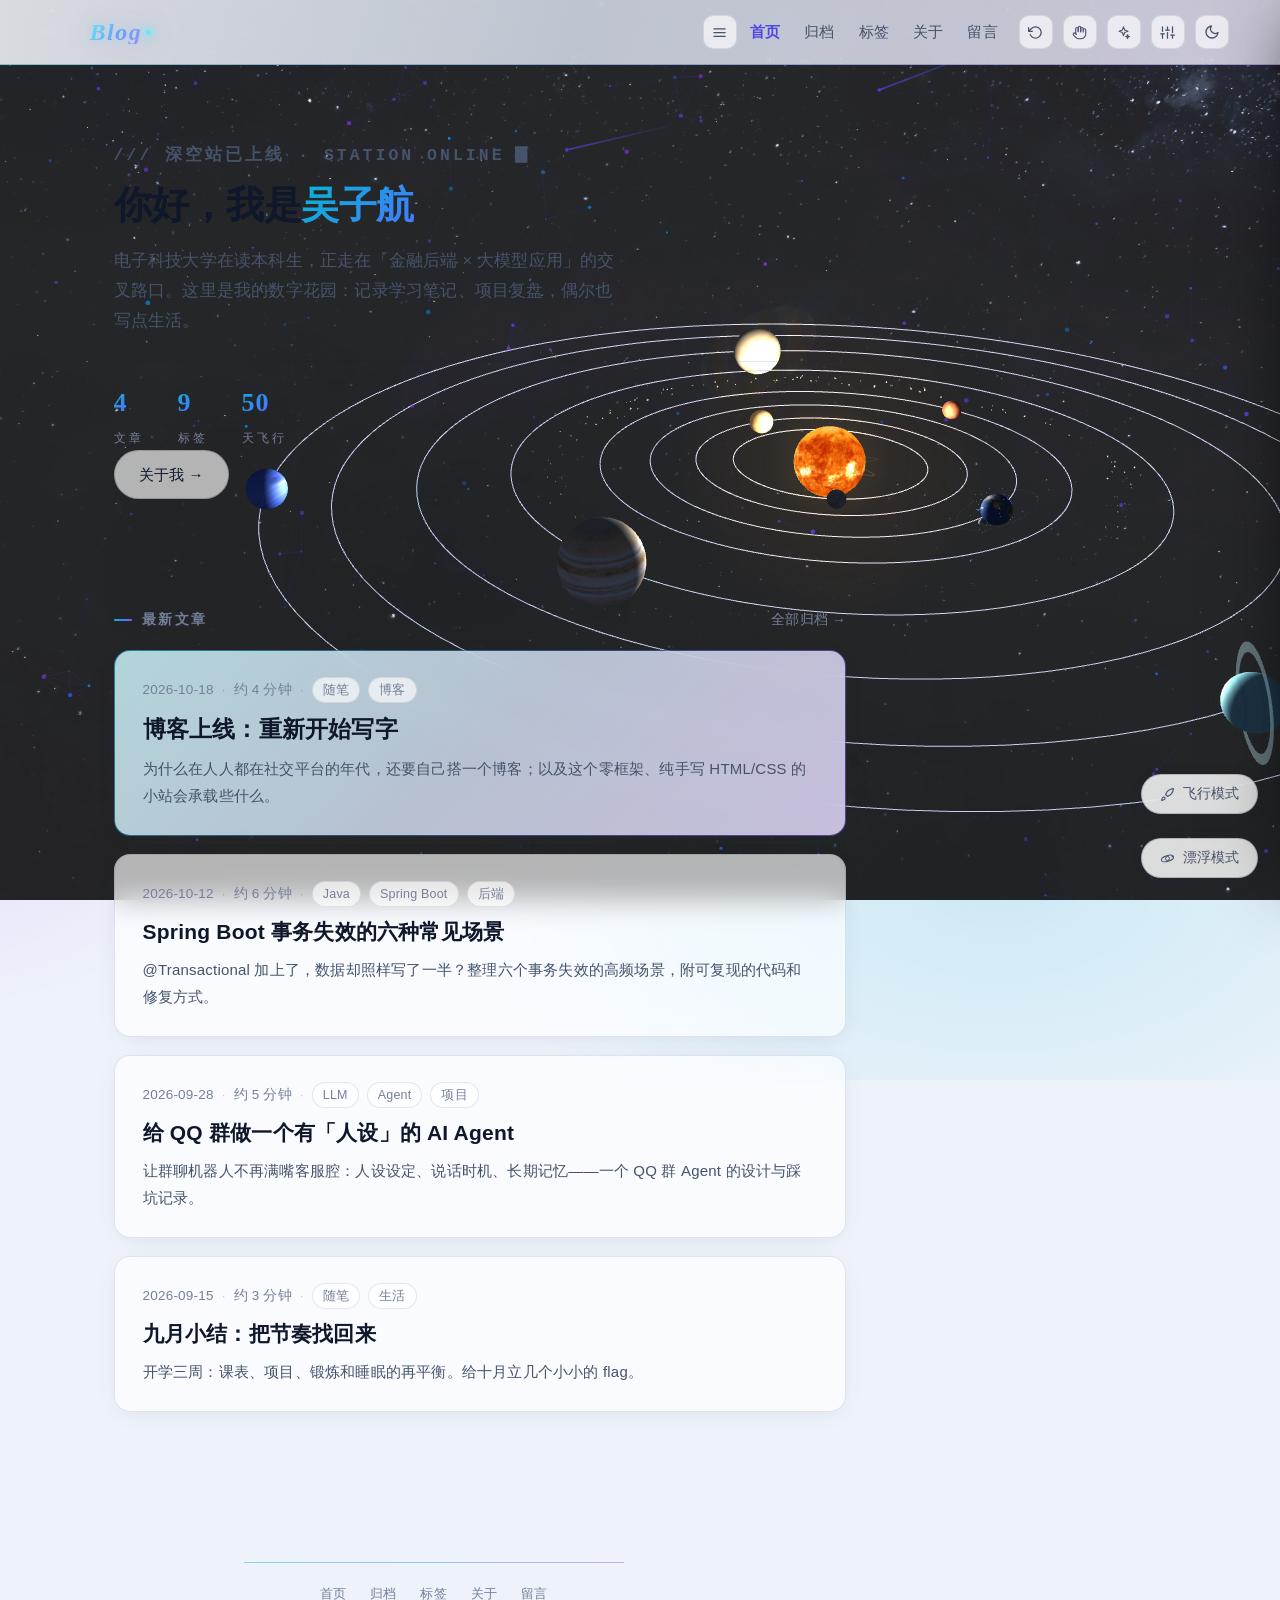
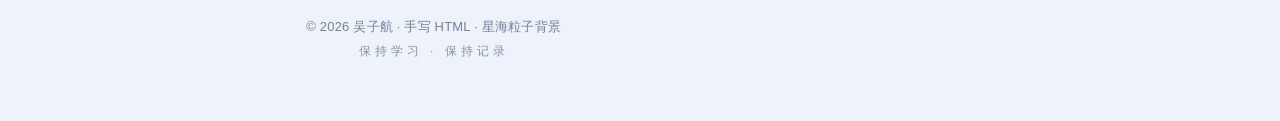
==== index.html @ 90aac1e4 "手势识别失效修复 + 推理后端切换（CPU/GPU）+ 调节台分段" ====
<!DOCTYPE html>
<html lang="zh-CN">
<head>
  <meta charset="UTF-8">
  <meta name="viewport" content="width=device-width, initial-scale=1">
  <title>吴子航的博客 — 学习笔记与项目复盘</title>
  <meta name="description" content="吴子航的个人博客：金融后端与大模型应用方向的学习笔记、项目复盘与生活随笔。">
  <meta property="og:title" content="吴子航的博客">
  <meta property="og:description" content="金融后端与大模型应用方向的学习笔记、项目复盘与生活随笔。">
  <meta property="og:type" content="website">
  <link rel="manifest" href="manifest.json">
  <meta name="theme-color" content="#3b82f6">
  <link rel="icon" type="image/svg+xml" href="favicon.svg?v=20261026">
  <script>
    (function () {
      try {
        var t = localStorage.getItem('theme');
        if (t === 'dark' || (!t && window.matchMedia('(prefers-color-scheme: dark)').matches)) {
          document.documentElement.dataset.theme = 'dark';
        }
      } catch (e) {}
    })();
  </script>
    <script type="application/ld+json">
  {
    "@context": "https://schema.org",
    "@type": "Blog",
    "name": "吴子航的博客",
    "description": "金融后端 × 大模型应用方向的学习笔记、项目复盘与 3D 太阳系引力沙盒",
    "author": {"@type": "Person", "name": "吴子航"},
    "url": "https://wuzihang-bit.github.io/blog/"
  }
  </script>
  <link rel="stylesheet" href="css/style.css?v=20261026">
</head>
<body>

  <canvas id="bg-canvas-3d" class="bg-canvas-3d" aria-hidden="true"></canvas>

  <canvas id="bg-canvas" class="bg-canvas" aria-hidden="true"></canvas>

  <header class="site-header">
    <div class="header-inner">
      <a class="site-title" href="index.html" aria-label="吴子航的博客">Blog<span class="wm-dot" aria-hidden="true"></span></a>
      <nav class="site-nav" aria-label="主导航">
        <a href="index.html" aria-current="page">首页</a>
        <a href="archive.html">归档</a>
        <a href="tags.html">标签</a>
        <a href="about.html">关于</a>
        <a href="messages.html">留言</a>
        <button id="solar-reset" class="theme-toggle" type="button" aria-label="还原太阳系" title="还原太阳系">
          <svg xmlns="http://www.w3.org/2000/svg" width="15" height="15" viewBox="0 0 24 24" fill="none" stroke="currentColor" stroke-width="2" stroke-linecap="round" stroke-linejoin="round" aria-hidden="true"><polyline points="1 4 1 10 7 10"/><path d="M3.51 15a9 9 0 1 0 2.13-9.36L1 10"/></svg>
        </button>
        <button id="theme-toggle" class="theme-toggle" type="button" aria-label="切换深浅色主题" title="切换深浅色主题">
          <svg class="icon-moon" xmlns="http://www.w3.org/2000/svg" width="16" height="16" viewBox="0 0 24 24" fill="none" stroke="currentColor" stroke-width="2" stroke-linecap="round" stroke-linejoin="round" aria-hidden="true"><path d="M21 12.79A9 9 0 1 1 11.21 3 7 7 0 0 0 21 12.79z"/></svg>
          <svg class="icon-sun" xmlns="http://www.w3.org/2000/svg" width="16" height="16" viewBox="0 0 24 24" fill="none" stroke="currentColor" stroke-width="2" stroke-linecap="round" stroke-linejoin="round" aria-hidden="true"><circle cx="12" cy="12" r="5"/><line x1="12" y1="1" x2="12" y2="3"/><line x1="12" y1="21" x2="12" y2="23"/><line x1="4.22" y1="4.22" x2="5.64" y2="5.64"/><line x1="18.36" y1="18.36" x2="19.78" y2="19.78"/><line x1="1" y1="12" x2="3" y2="12"/><line x1="21" y1="12" x2="23" y2="12"/><line x1="4.22" y1="19.78" x2="5.64" y2="18.36"/><line x1="18.36" y1="5.64" x2="19.78" y2="4.22"/></svg>
        </button>
      </nav>
    </div>
  </header>

  <main class="container">

    <section class="hero">
      <svg class="hero-orbit" viewBox="0 0 240 240" fill="none" aria-hidden="true" xmlns="http://www.w3.org/2000/svg">
        <defs>
          <linearGradient id="orbit-g" x1="0" y1="0" x2="240" y2="240" gradientUnits="userSpaceOnUse">
            <stop offset="0" stop-color="#22d3ee"/>
            <stop offset="0.5" stop-color="#3b82f6"/>
            <stop offset="1" stop-color="#8b5cf6"/>
          </linearGradient>
          <radialGradient id="orbit-p" cx="0.35" cy="0.3" r="1">
            <stop offset="0" stop-color="#60a5fa"/>
            <stop offset="1" stop-color="#1e3a8a"/>
          </radialGradient>
        </defs>
        <circle cx="120" cy="120" r="104" stroke="url(#orbit-g)" stroke-opacity="0.28" stroke-width="1"/>
        <circle cx="120" cy="120" r="76" stroke="url(#orbit-g)" stroke-opacity="0.5" stroke-width="1" stroke-dasharray="3 7"/>
        <circle cx="120" cy="120" r="44" fill="url(#orbit-p)" fill-opacity="0.85"/>
        <circle cx="120" cy="120" r="44" stroke="url(#orbit-g)" stroke-opacity="0.6" stroke-width="1"/>
        <circle cx="120" cy="16" r="3" fill="#67e8f9"/>
      </svg>
      <p class="hero-eyebrow">/// 深空站已上线 · STATION ONLINE</p>
      <h1>你好，我是<span class="grad-text">吴子航</span></h1>
      <p>电子科技大学在读本科生，正走在「金融后端 × 大模型应用」的交叉路口。这里是我的数字花园：记录学习笔记、项目复盘，偶尔也写点生活。</p>
      <div class="hero-stats" aria-label="站点统计">
        <div class="stat"><b>4</b><span>文章</span></div>
        <div class="stat"><b>9</b><span>标签</span></div>
        <div class="stat"><b id="stat-days">1</b><span>天飞行</span></div>
      </div>
      <p class="hero-more"><a class="btn-ghost" href="about.html">关于我 →</a></p>
    </section>

    <section class="content">
      <div class="section-head">
        <h2>最新文章</h2>
        <a href="archive.html">全部归档 →</a>
      </div>

      <article class="post-item">
        <div class="post-meta">
          <time datetime="2026-10-18">2026-10-18</time>
          <span class="dot">·</span>
          <span>约 4 分钟</span>
          <span class="dot">·</span>
          <a class="meta-tag" href="tags.html#tag-essay">随笔</a>
          <a class="meta-tag" href="tags.html#tag-blog">博客</a>
        </div>
        <h2><a href="posts/hello-world.html">博客上线：重新开始写字</a></h2>
        <p class="post-excerpt">为什么在人人都在社交平台的年代，还要自己搭一个博客；以及这个零框架、纯手写 HTML/CSS 的小站会承载些什么。</p>
      </article>

      <article class="post-item">
        <div class="post-meta">
          <time datetime="2026-10-12">2026-10-12</time>
          <span class="dot">·</span>
          <span>约 6 分钟</span>
          <span class="dot">·</span>
          <a class="meta-tag" href="tags.html#tag-java">Java</a>
          <a class="meta-tag" href="tags.html#tag-spring">Spring Boot</a>
          <a class="meta-tag" href="tags.html#tag-backend">后端</a>
        </div>
        <h2><a href="posts/spring-transaction.html">Spring Boot 事务失效的六种常见场景</a></h2>
        <p class="post-excerpt">@Transactional 加上了，数据却照样写了一半？整理六个事务失效的高频场景，附可复现的代码和修复方式。</p>
      </article>

      <article class="post-item">
        <div class="post-meta">
          <time datetime="2026-09-28">2026-09-28</time>
          <span class="dot">·</span>
          <span>约 5 分钟</span>
          <span class="dot">·</span>
          <a class="meta-tag" href="tags.html#tag-llm">LLM</a>
          <a class="meta-tag" href="tags.html#tag-agent">Agent</a>
          <a class="meta-tag" href="tags.html#tag-project">项目</a>
        </div>
        <h2><a href="posts/persona-agent.html">给 QQ 群做一个有「人设」的 AI Agent</a></h2>
        <p class="post-excerpt">让群聊机器人不再满嘴客服腔：人设设定、说话时机、长期记忆——一个 QQ 群 Agent 的设计与踩坑记录。</p>
      </article>

      <article class="post-item">
        <div class="post-meta">
          <time datetime="2026-09-15">2026-09-15</time>
          <span class="dot">·</span>
          <span>约 3 分钟</span>
          <span class="dot">·</span>
          <a class="meta-tag" href="tags.html#tag-essay">随笔</a>
          <a class="meta-tag" href="tags.html#tag-life">生活</a>
        </div>
        <h2><a href="posts/september-notes.html">九月小结：把节奏找回来</a></h2>
        <p class="post-excerpt">开学三周：课表、项目、锻炼和睡眠的再平衡。给十月立几个小小的 flag。</p>
      </article>

    </section>

  </main>

  <button id="float-toggle" class="float-toggle" type="button" aria-pressed="false" title="让文章像星体一样漂浮">
    <svg width="15" height="15" viewBox="0 0 24 24" fill="none" stroke="currentColor" stroke-width="1.6" aria-hidden="true">
      <circle cx="12" cy="12" r="3.2"/>
      <ellipse cx="12" cy="12" rx="10" ry="4.5" transform="rotate(-18 12 12)"/>
      <circle cx="20" cy="8.6" r="1.4" fill="currentColor" stroke="none"/>
    </svg>
    <span>漂浮模式</span>
  </button>

  <footer class="site-footer">
    <div class="container">
      <nav class="footer-nav" aria-label="页脚导航">
        <a href="index.html">首页</a>
        <a href="archive.html">归档</a>
        <a href="tags.html">标签</a>
        <a href="about.html">关于</a>
        <a href="messages.html">留言</a>
      </nav>
      <p>© 2026 吴子航 · 手写 HTML · 星海粒子背景</p>
      <p class="footer-motto">保持学习 · 保持记录</p>
    </div>
  </footer>

  <script src="lib/three.min.js?v=20261026"></script>
  <script src="js/background.js?v=20261026a"></script>
  <script src="js/solar3d.js?v=20261026a"></script>
  <script src="js/copilot.js?v=20261026"></script>
  <script src="js/planet-info.js?v=20261026"></script>
  <script src="js/gesture.js?v=20261026f"></script>
  <script src="js/tune-panel.js?v=20261026f"></script>
  <script src="js/main.js?v=20261026"></script>
  <script src="js/float-mode.js?v=20261026"></script>
</body>
</html>
---- css/style.css ----
/* ==========================================================================
   吴子航的博客 · 全站样式 v2「深空」
   --------------------------------------------------------------------------
   - 星海粒子背景：js/background.js 绘制，body 上的极光渐变垫底
   - 玻璃拟态卡片、渐变强调色、暗色代码块
   - 所有颜色集中在 :root 变量；换主题色改 --grad 一处即可
   ========================================================================== */

:root {
  color-scheme: light;
  --bg: #eef3fb;
  --bg-glass: rgba(255, 255, 255, 0.66);
  --bg-glass-strong: rgba(255, 255, 255, 0.84);
  --bg-inline-code: rgba(79, 70, 229, 0.09);
  --text: #0f172a;
  --text-secondary: #45536b;
  --text-tertiary: #74809a;
  --border: rgba(15, 23, 42, 0.10);
  --border-strong: rgba(15, 23, 42, 0.20);
  --accent: #4f46e5;
  --accent-hover: #3730a3;
  --grad: linear-gradient(135deg, #06b6d4 0%, #3b82f6 50%, #8b5cf6 100%);
  --shadow-card: 0 4px 24px -8px rgba(30, 41, 89, 0.14);
  --shadow-card-hover: 0 16px 44px -12px rgba(59, 130, 246, 0.32);
  --code-bg: #0b1120;
  --code-border: rgba(148, 163, 184, 0.16);
  --tok-plain: #dbe7ff;
  --tok-k: #f472b6;
  --tok-s: #6ee7b7;
  --tok-c: #7d8aa5;
  --tok-n: #fbbf24;
  --aur1: rgba(59, 130, 246, 0.16);
  --aur2: rgba(6, 182, 212, 0.14);
  --aur3: rgba(139, 92, 246, 0.14);
  --aur4: rgba(14, 165, 233, 0.12);
  --aur5: rgba(168, 85, 247, 0.10);
}

[data-theme="dark"] {
  color-scheme: dark;
  --bg: #050914;
  --bg-glass: rgba(13, 20, 38, 0.55);
  --bg-glass-strong: rgba(12, 18, 34, 0.80);
  --bg-inline-code: rgba(125, 211, 252, 0.10);
  --text: #e6edf8;
  --text-secondary: #97a3ba;
  --text-tertiary: #64708a;
  --border: rgba(148, 163, 184, 0.14);
  --border-strong: rgba(148, 163, 184, 0.30);
  --accent: #7dd3fc;
  --accent-hover: #bae6fd;
  --shadow-card: 0 4px 24px -8px rgba(0, 0, 0, 0.55);
  --shadow-card-hover: 0 16px 48px -12px rgba(56, 189, 248, 0.28);
  --aur1: rgba(59, 130, 246, 0.16);
  --aur2: rgba(34, 211, 238, 0.14);
  --aur3: rgba(139, 92, 246, 0.14);
  --aur4: rgba(14, 165, 233, 0.10);
  --aur5: rgba(168, 85, 247, 0.10);
}

/* ---------- 基础 ---------- */

* {
  box-sizing: border-box;
}

html {
  background: var(--bg);
  scroll-behavior: smooth;
}

body {
  margin: 0;
  background: transparent;
  color: var(--text);
  font-family: -apple-system, BlinkMacSystemFont, "Segoe UI", "PingFang SC",
    "Hiragino Sans GB", "Microsoft YaHei", "Noto Sans CJK SC",
    "WenQuanYi Micro Hei", sans-serif;
  font-size: 17px;
  letter-spacing: 0.2px;
  line-height: 1.8;
  -webkit-font-smoothing: antialiased;
  text-rendering: optimizeLegibility;
}

/* 极光渐变（垫在星空 canvas 之下，缓慢漂移） */

body::before,
body::after {
  content: "";
  position: fixed;
  inset: -20%;
  z-index: -1;
  pointer-events: none;
  animation: auroraDrift 90s ease-in-out infinite alternate;
}

body::before {
  background:
    radial-gradient(38% 30% at 18% 12%, var(--aur1) 0%, transparent 70%),
    radial-gradient(34% 30% at 85% 20%, var(--aur3) 0%, transparent 70%),
    radial-gradient(42% 34% at 70% 85%, var(--aur2) 0%, transparent 70%);
}

body::after {
  background:
    radial-gradient(30% 26% at 40% 60%, var(--aur4) 0%, transparent 70%),
    radial-gradient(26% 22% at 10% 80%, var(--aur5) 0%, transparent 70%);
  animation-duration: 120s;
  animation-direction: alternate-reverse;
}

@keyframes auroraDrift {
  from { transform: translate3d(-3%, -2%, 0) scale(1); }
  to { transform: translate3d(3%, 2%, 0) scale(1.08); }
}

/* 星海粒子画布 */

.bg-canvas {
  position: fixed;
  inset: 0;
  z-index: 0;
  pointer-events: none;
}

/* 3D 太阳系画布（Three.js，垫在 2D 星空之下） */

.bg-canvas-3d {
  position: fixed;
  inset: 0;
  z-index: 0;
  pointer-events: none;
}

main,
.site-footer {
  position: relative;
  z-index: 1;
}

a {
  color: var(--accent);
  text-decoration: none;
}

a:hover {
  color: var(--accent-hover);
}

a:focus-visible,
button:focus-visible,
input:focus-visible,
[tabindex]:focus-visible {
  outline: 2px solid var(--accent);
  outline-offset: 2px;
  border-radius: 4px;
}

::selection {
  background: rgba(6, 182, 212, 0.25);
}

/* ---------- 拖拽防选中 ----------
   整站默认不可选中文字（防止长按拖拽行星/卡片时误选正文标题），
   仅文章正文与关于页正文保留可复制；
   任何拖拽交互期间（no-select）与飞行模式下全部强制禁选 */
body {
  -webkit-user-select: none;
  user-select: none;
}

.post-content,
.about-content {
  -webkit-user-select: text;
  user-select: text;
}

body.no-select *,
body.flight-mode * {
  -webkit-user-select: none !important;
  user-select: none !important;
}

[data-theme="dark"] ::selection {
  background: rgba(103, 232, 249, 0.30);
}

::-webkit-scrollbar {
  width: 9px;
  height: 9px;
}

::-webkit-scrollbar-track {
  background: transparent;
}

::-webkit-scrollbar-thumb {
  background: linear-gradient(180deg, #3b82f6, #8b5cf6);
  border-radius: 8px;
}

.container {
  max-width: 780px;
  margin: 0 auto;
  padding: 0 24px;
}

/* 渐变文字 */

.grad-text {
  background: var(--grad);
  background-size: 200% auto;
  -webkit-background-clip: text;
  background-clip: text;
  color: transparent;
  animation: gradFlow 9s linear infinite;
}

@keyframes gradFlow {
  to { background-position: 200% center; }
}

/* ---------- 顶部导航 ---------- */

.site-header {
  position: sticky;
  top: 0;
  z-index: 10;
  /* 颜色渐变的毛玻璃导航栏 */
  background: linear-gradient(105deg,
    rgba(247, 250, 255, 0.86) 0%,
    rgba(234, 242, 255, 0.78) 45%,
    rgba(241, 236, 255, 0.80) 100%);
  -webkit-backdrop-filter: blur(16px) saturate(150%);
  backdrop-filter: blur(16px) saturate(150%);
  border-bottom: 1px solid var(--border);
}

[data-theme="dark"] .site-header {
  background: linear-gradient(105deg,
    rgba(9, 14, 32, 0.92) 0%,
    rgba(13, 19, 44, 0.84) 48%,
    rgba(22, 17, 48, 0.88) 100%);
}

.site-header::after {
  content: "";
  position: absolute;
  left: 0;
  right: 0;
  bottom: -1px;
  height: 1px;
  background: var(--grad);
  opacity: 0.35;
}

.header-inner {
  display: flex;
  align-items: center;
  justify-content: space-between;
  max-width: none;
  /* 左端与内容列对齐，右端导航贴住右上角 */
  padding: 13px clamp(24px, 4vw, 56px) 13px clamp(24px, 7vw, 130px);
}

/* 站点字标：衬线体 Blog + 渐变 + 辉光（2026 编辑风字标趋势） */
.site-title {
  display: inline-flex;
  align-items: center;
  gap: 4px;
  font-family: Georgia, "Times New Roman", "Songti SC", SimSun, serif;
  font-size: 24px;
  font-weight: 700;
  font-style: italic;
  letter-spacing: 1.5px;
  line-height: 1;
  background: linear-gradient(120deg, #67e8f9 0%, #60a5fa 48%, #a78bfa 100%);
  -webkit-background-clip: text;
  background-clip: text;
  -webkit-text-fill-color: transparent;
  filter: drop-shadow(0 0 9px rgba(96, 165, 250, 0.38))
    drop-shadow(0 0 24px rgba(167, 139, 250, 0.22));
  transition: filter 0.25s ease;
}

.site-title:hover {
  filter: drop-shadow(0 0 12px rgba(96, 165, 250, 0.6))
    drop-shadow(0 0 34px rgba(167, 139, 250, 0.35));
}

/* 字标末尾的脉动星点 */
.wm-dot {
  width: 5px;
  height: 5px;
  border-radius: 50%;
  background: #67e8f9;
  box-shadow: 0 0 8px 2px rgba(103, 232, 249, 0.75);
  animation: wmPulse 2.4s ease-in-out infinite;
}

@keyframes wmPulse {
  0%, 100% { opacity: 0.5; transform: scale(0.8); }
  50% { opacity: 1; transform: scale(1.2); }
}

@media (prefers-reduced-motion: reduce) {
  .wm-dot {
    animation: none;
  }
}

.site-nav {
  display: flex;
  align-items: center;
  gap: 2px;
}

.site-nav a {
  padding: 6px 11px;
  border-radius: 8px;
  color: var(--text-secondary);
  font-size: 14.5px;
  transition: color 0.15s ease, background 0.15s ease;
}

.site-nav a:hover {
  color: var(--text);
  background: var(--bg-glass);
}

.site-nav a[aria-current="page"] {
  color: var(--accent);
  font-weight: 600;
}

.theme-toggle {
  display: grid;
  place-items: center;
  width: 34px;
  height: 34px;
  margin-left: 8px;
  border: 1px solid var(--border);
  border-radius: 10px;
  background: var(--bg-glass);
  color: var(--text-secondary);
  cursor: pointer;
  transition: border-color 0.2s ease, color 0.2s ease,
    box-shadow 0.2s ease, transform 0.2s ease;
}

.theme-toggle:hover {
  border-color: var(--accent);
  color: var(--accent);
  box-shadow: 0 0 14px -2px rgba(56, 189, 248, 0.45);
  transform: translateY(-1px);
}

.theme-toggle svg {
  display: block;
}

.theme-toggle .icon-sun {
  display: none;
}

[data-theme="dark"] .theme-toggle .icon-sun {
  display: block;
}

[data-theme="dark"] .theme-toggle .icon-moon {
  display: none;
}

/* ---------- 首页 Hero ---------- */

.hero {
  position: relative;
  padding: 76px 0 54px;
}

.hero-eyebrow {
  margin: 0 0 14px;
  font-family: ui-monospace, SFMono-Regular, "SF Mono", Menlo, Consolas, monospace;
  font-size: 12px;
  font-weight: 600;
  letter-spacing: 3px;
  color: var(--accent);
}

.hero-eyebrow::after {
  content: "▊";
  margin-left: 8px;
  animation: blink 1.2s steps(2, start) infinite;
}

@keyframes blink {
  to { visibility: hidden; }
}

.hero h1 {
  margin: 0 0 16px;
  font-size: 38px;
  line-height: 1.3;
  letter-spacing: -0.5px;
}

.hero p {
  margin: 0 0 10px;
  max-width: 56ch;
  color: var(--text-secondary);
  font-size: 16.5px;
}

/* 首页数据条：文章 / 标签 / 站龄 */
.hero-stats {
  display: flex;
  gap: 34px;
  margin-top: 26px;
  padding-top: 18px;
  border-top: 1px solid var(--border);
}

.hero-stats .stat {
  display: flex;
  flex-direction: column;
  gap: 1px;
}

.hero-stats .stat b {
  font-family: Georgia, "Times New Roman", serif;
  font-size: 26px;
  font-weight: 600;
  letter-spacing: 1px;
  background: var(--grad);
  -webkit-background-clip: text;
  background-clip: text;
  color: transparent;
}

.hero-stats .stat span {
  font-size: 12px;
  letter-spacing: 3px;
  color: var(--text-tertiary);
}

.hero-more {
  margin-top: 22px;
}

.btn-ghost {
  display: inline-block;
  padding: 10px 24px;
  border: 1px solid var(--border-strong);
  border-radius: 999px;
  background: var(--bg-glass);
  -webkit-backdrop-filter: blur(10px);
  backdrop-filter: blur(10px);
  color: var(--text);
  font-size: 15px;
  font-weight: 500;
  transition: border-color 0.2s ease, box-shadow 0.2s ease,
    transform 0.2s ease, color 0.2s ease;
}

.btn-ghost:hover {
  border-color: var(--accent);
  color: var(--accent);
  box-shadow: 0 0 20px -4px rgba(56, 189, 248, 0.4);
  transform: translateY(-2px);
}

/* Hero 轨道装饰（缓慢旋转的行星环） */

.hero-orbit {
  position: absolute;
  right: -36px;
  top: 6px;
  width: 250px;
  height: 250px;
  pointer-events: none;
  opacity: 0.55;
  animation: spin 90s linear infinite;
}

@keyframes spin {
  to { transform: rotate(360deg); }
}

/* ---------- 文章列表（玻璃卡片） ---------- */

.content {
  padding: 44px 0 76px;
}

.section-head {
  display: flex;
  align-items: baseline;
  justify-content: space-between;
  margin-bottom: 18px;
}

.section-head h2 {
  margin: 0;
  font-size: 14px;
  font-weight: 600;
  letter-spacing: 2.5px;
  color: var(--text-tertiary);
}

.section-head h2::before {
  content: "";
  display: inline-block;
  width: 18px;
  height: 2px;
  margin-right: 10px;
  vertical-align: middle;
  border-radius: 2px;
  background: var(--grad);
}

.section-head a {
  font-size: 13.5px;
  color: var(--text-tertiary);
}

.section-head a:hover {
  color: var(--accent);
}

.post-item {
  position: relative;
  overflow: hidden;
  margin-bottom: 18px;
  padding: 26px 28px;
  background: var(--bg-glass);
  -webkit-backdrop-filter: blur(14px) saturate(140%);
  backdrop-filter: blur(14px) saturate(140%);
  border: 1px solid var(--border);
  border-radius: 16px;
  box-shadow: var(--shadow-card);
  transition: transform 0.25s ease, opacity 0.35s ease,
    border-color 0.25s ease, box-shadow 0.25s ease;
}

.post-item::before {
  content: "";
  position: absolute;
  top: 0;
  left: 16px;
  right: 16px;
  height: 2px;
  background: var(--grad);
  border-radius: 999px;
  transform: scaleX(0);
  transform-origin: left;
  transition: transform 0.35s ease;
}

.post-item:hover {
  transform: translateY(-3px);
  border-color: var(--border-strong);
  box-shadow: var(--shadow-card-hover);
}

.post-item:hover::before {
  transform: scaleX(1);
}

/* 首篇文章：渐变描边的精选位 */
.post-item:first-of-type {
  border: 1px solid transparent;
  background:
    linear-gradient(var(--bg-glass), var(--bg-glass)) padding-box,
    linear-gradient(135deg, rgba(34, 211, 238, 0.55), rgba(59, 130, 246, 0.4) 50%, rgba(139, 92, 246, 0.55)) border-box;
}

.post-item:first-of-type h2 {
  font-size: 23px;
}

/* 文章页：顶部阅读进度条 */
.reading-progress {
  position: fixed;
  top: 0;
  left: 0;
  right: 0;
  height: 2px;
  background: var(--grad);
  transform-origin: 0 50%;
  transform: scaleX(0);
  z-index: 40;
  box-shadow: 0 0 10px rgba(56, 189, 248, 0.5);
}

/* 3D 悬停进行中：使用更快的过渡，保证跟手 */
.post-item.tilt {
  transition: transform 0.08s ease-out;
  will-change: transform;
}

.post-meta {
  display: flex;
  flex-wrap: wrap;
  align-items: center;
  gap: 8px;
  font-size: 13.5px;
  color: var(--text-tertiary);
  font-variant-numeric: tabular-nums;
}

.post-meta .dot {
  color: var(--border-strong);
}

.meta-tag {
  padding: 1px 10px;
  border: 1px solid var(--border);
  border-radius: 999px;
  background: var(--bg-glass);
  color: var(--text-tertiary);
  font-size: 12.5px;
  transition: border-color 0.15s ease, color 0.15s ease,
    box-shadow 0.15s ease;
}

.meta-tag:hover {
  border-color: var(--accent);
  color: var(--accent);
  box-shadow: 0 0 10px -2px rgba(56, 189, 248, 0.35);
}

.post-item h2 {
  margin: 10px 0 8px;
  font-size: 21px;
  line-height: 1.45;
}

.post-item h2 a {
  color: var(--text);
  transition: color 0.15s ease;
}

.post-item h2 a:hover {
  color: var(--accent);
}

.post-excerpt {
  margin: 0;
  color: var(--text-secondary);
  font-size: 15px;
}

/* ---------- 内页通用页头（玻璃面板） ---------- */

.page-header,
.post-header {
  margin-top: 48px;
  padding: 34px 34px 30px;
  background: var(--bg-glass);
  -webkit-backdrop-filter: blur(14px) saturate(140%);
  backdrop-filter: blur(14px) saturate(140%);
  border: 1px solid var(--border);
  border-radius: 18px;
  box-shadow: var(--shadow-card);
}

.page-header h1 {
  margin: 0 0 10px;
  font-size: 28px;
  letter-spacing: -0.3px;
}

.page-header p {
  margin: 0;
  color: var(--text-secondary);
  font-size: 15.5px;
}

/* ---------- 文章页 ---------- */

.post-header h1 {
  margin: 0 0 16px;
  font-size: 30px;
  line-height: 1.4;
  letter-spacing: -0.3px;
}

.post-content {
  padding: 12px 0 24px;
  overflow-wrap: break-word;
}

.post-content h2 {
  margin: 48px 0 16px;
  font-size: 22px;
  line-height: 1.45;
}

.post-content h3 {
  margin: 34px 0 12px;
  font-size: 18px;
}

.post-content p {
  margin: 0 0 1.1em;
}

.post-content a {
  text-decoration: underline;
  text-underline-offset: 3px;
  text-decoration-color: rgba(99, 102, 241, 0.45);
}

.post-content ul,
.post-content ol {
  margin: 0 0 1.1em;
  padding-left: 1.7em;
}

.post-content li {
  margin: 0.4em 0;
}

.post-content li::marker {
  color: var(--text-tertiary);
}

.post-content blockquote {
  position: relative;
  margin: 26px 0;
  padding: 14px 22px;
  background: var(--bg-glass);
  -webkit-backdrop-filter: blur(12px);
  backdrop-filter: blur(12px);
  border: 1px solid var(--border);
  border-radius: 0 14px 14px 0;
  color: var(--text-secondary);
}

.post-content blockquote::before {
  content: "";
  position: absolute;
  left: 0;
  top: 0;
  bottom: 0;
  width: 3px;
  border-radius: 3px;
  background: var(--grad);
}

.post-content blockquote p {
  margin: 0.3em 0;
}

.post-content code {
  font-family: ui-monospace, SFMono-Regular, "SF Mono", Menlo, Consolas,
    "Liberation Mono", "Courier New", monospace;
  font-size: 87%;
  background: var(--bg-inline-code);
  padding: 0.2em 0.4em;
  border-radius: 5px;
}

/* 代码块：永远使用深空配色（浅色页面上的深色代码块） */

.post-content pre {
  margin: 26px 0;
  padding: 18px 20px;
  overflow-x: auto;
  max-width: 100%;
  box-sizing: border-box;
  -webkit-overflow-scrolling: touch;
  background: var(--code-bg);
  border: 1px solid var(--code-border);
  border-radius: 14px;
  box-shadow: 0 10px 30px -14px rgba(2, 6, 23, 0.6);
  line-height: 1.65;
  font-size: 13.5px;
}

.post-content pre code {
  display: block;
  min-width: min-content;
  padding: 0;
  background: none;
  font-size: inherit;
  color: var(--tok-plain);
}

.tok-k {
  color: var(--tok-k);
}

.tok-s {
  color: var(--tok-s);
}

.tok-c {
  color: var(--tok-c);
}

.tok-n {
  color: var(--tok-n);
}

.table-wrap {
  overflow-x: auto;
  margin: 26px 0;
}

.post-content table {
  border-collapse: collapse;
  width: 100%;
  font-size: 14.5px;
  line-height: 1.7;
}

.post-content th,
.post-content td {
  border: 1px solid var(--border);
  padding: 8px 13px;
  text-align: left;
  vertical-align: top;
}

.post-content th {
  background: var(--bg-glass-strong);
  font-weight: 600;
  white-space: nowrap;
}

.post-content img {
  max-width: 100%;
  border-radius: 12px;
}

.post-content hr {
  margin: 44px 0;
  border: none;
  border-top: 1px solid var(--border);
}

/* ---------- 文章页脚（标签 + 上下篇） ---------- */

.post-footer {
  margin-top: 52px;
  padding-top: 26px;
  border-top: 1px solid var(--border);
}

.post-footer .tags {
  display: flex;
  flex-wrap: wrap;
  gap: 8px;
}

.post-nav {
  display: flex;
  justify-content: space-between;
  gap: 16px;
  margin-top: 22px;
}

.post-nav a {
  display: flex;
  flex-direction: column;
  gap: 2px;
  max-width: 48%;
  padding: 14px 18px;
  border: 1px solid var(--border);
  border-radius: 12px;
  background: var(--bg-glass);
  -webkit-backdrop-filter: blur(10px);
  backdrop-filter: blur(10px);
  color: var(--text);
  font-size: 15px;
  font-weight: 500;
  line-height: 1.5;
  transition: border-color 0.2s ease, transform 0.2s ease,
    box-shadow 0.2s ease;
}

.post-nav a:hover {
  border-color: var(--border-strong);
  transform: translateY(-2px);
  box-shadow: var(--shadow-card);
}

.post-nav a:hover .post-nav-title {
  color: var(--accent);
}

.post-nav .post-nav-label {
  font-size: 12.5px;
  font-weight: 400;
  color: var(--text-tertiary);
}

.post-nav .next {
  margin-left: auto;
  text-align: right;
}

/* ---------- 归档页 ---------- */

.archive-year {
  margin: 40px 0 14px;
  font-size: 22px;
}

.archive-year:first-of-type {
  margin-top: 12px;
}

.archive-list {
  list-style: none;
  margin: 0;
  padding: 0;
}

.archive-list li {
  display: flex;
  gap: 18px;
  align-items: baseline;
  margin-bottom: 8px;
  padding: 12px 16px;
  background: var(--bg-glass);
  -webkit-backdrop-filter: blur(10px);
  backdrop-filter: blur(10px);
  border: 1px solid var(--border);
  border-radius: 12px;
  transition: border-color 0.2s ease, transform 0.2s ease;
}

.archive-list li:hover {
  border-color: var(--border-strong);
  transform: translateX(4px);
}

.archive-list time {
  flex: none;
  color: var(--text-tertiary);
  font-family: ui-monospace, SFMono-Regular, "SF Mono", Menlo, Consolas, monospace;
  font-size: 13.5px;
  font-variant-numeric: tabular-nums;
}

.archive-list a {
  color: var(--text);
  font-size: 15.5px;
}

.archive-list a:hover {
  color: var(--accent);
}

/* ---------- 标签页 ---------- */

.tag-index {
  display: flex;
  flex-wrap: wrap;
  gap: 10px;
  margin: 26px 0 10px;
}

.tag-index a {
  padding: 5px 16px;
  border: 1px solid var(--border);
  border-radius: 999px;
  background: var(--bg-glass);
  color: var(--text-secondary);
  font-size: 14px;
  transition: border-color 0.15s ease, color 0.15s ease,
    box-shadow 0.15s ease, transform 0.15s ease;
}

.tag-index a:hover {
  border-color: var(--accent);
  color: var(--accent);
  box-shadow: 0 0 14px -3px rgba(56, 189, 248, 0.4);
  transform: translateY(-1px);
}

.tag-section {
  margin-top: 40px;
}

.tag-section h2 {
  margin: 0 0 10px;
  font-size: 19px;
}

.tag-section h2 .count {
  margin-left: 6px;
  color: var(--text-tertiary);
  font-size: 13.5px;
  font-weight: 400;
}

.tag-section ul {
  list-style: none;
  margin: 0;
  padding: 0;
}

.tag-section li {
  margin-bottom: 8px;
  padding: 11px 16px;
  background: var(--bg-glass);
  -webkit-backdrop-filter: blur(10px);
  backdrop-filter: blur(10px);
  border: 1px solid var(--border);
  border-radius: 12px;
  transition: border-color 0.2s ease, transform 0.2s ease;
}

.tag-section li:hover {
  border-color: var(--border-strong);
  transform: translateX(4px);
}

.tag-section li a {
  color: var(--text);
  font-size: 15.5px;
}

.tag-section li a:hover {
  color: var(--accent);
}

/* ---------- 关于页 ---------- */

.about-panel {
  margin-top: 48px;
  padding: 30px 34px;
  background: var(--bg-glass);
  -webkit-backdrop-filter: blur(14px) saturate(140%);
  backdrop-filter: blur(14px) saturate(140%);
  border: 1px solid var(--border);
  border-radius: 18px;
  box-shadow: var(--shadow-card);
}

.about-content h2 {
  margin: 40px 0 14px;
  font-size: 19px;
}

.about-content h2:first-child {
  margin-top: 0;
}

.about-content p {
  margin: 0 0 1em;
  color: var(--text-secondary);
}

.about-content ul {
  margin: 0 0 1em;
  padding-left: 1.6em;
  color: var(--text-secondary);
}

.about-content li {
  margin: 0.45em 0;
}

.about-content li::marker {
  color: var(--text-tertiary);
}

.about-content .todo-note {
  color: var(--text-tertiary);
  font-size: 13.5px;
}

/* ---------- 页脚：渐变线 + 导航 + 文字的紧凑锁定，居于页面下方中央 ---------- */

.site-footer {
  position: relative;
  z-index: 1;
  margin-top: 56px;
  padding: 0 24px 54px;
  color: var(--text-tertiary);
  font-size: 13px;
  text-align: center;
}

/* 页脚列不受宽屏左移影响，回到页面正中 */
.site-footer .container {
  max-width: 640px;
  margin: 0 auto;
  padding: 0;
  padding-top: 20px;
  position: relative;
}

/* 渐变线紧贴文字上方 */
.site-footer .container::before {
  content: "";
  position: absolute;
  top: 0;
  left: 50%;
  transform: translateX(-50%);
  width: min(380px, 72%);
  height: 1px;
  background: var(--grad);
  opacity: 0.45;
}

.footer-nav {
  display: flex;
  justify-content: center;
  gap: 24px;
  margin: 0 0 10px;
}

.footer-nav a {
  color: var(--text-tertiary);
  font-size: 13px;
  transition: color 0.15s ease;
}

.footer-nav a:hover {
  color: var(--accent);
}

.site-footer p {
  margin: 3px 0;
}

.footer-motto {
  letter-spacing: 4px;
  font-size: 12px;
  opacity: 0.85;
}

/* ---------- 入场动画 ---------- */

@keyframes rise {
  from {
    opacity: 0;
    transform: translateY(14px);
  }
}

@media (prefers-reduced-motion: no-preference) {
  .hero,
  .page-header,
  .post-header,
  .about-panel,
  .post-item,
  .archive-list li,
  .tag-index,
  .tag-section {
    animation: rise 0.65s cubic-bezier(0.2, 0.7, 0.3, 1) backwards;
  }

  .post-item:nth-of-type(2) { animation-delay: 0.08s; }
  .post-item:nth-of-type(3) { animation-delay: 0.16s; }
  .post-item:nth-of-type(4) { animation-delay: 0.24s; }
  .archive-list li:nth-of-type(2) { animation-delay: 0.06s; }
  .archive-list li:nth-of-type(3) { animation-delay: 0.12s; }
  .archive-list li:nth-of-type(4) { animation-delay: 0.18s; }
  .tag-section:nth-of-type(2) { animation-delay: 0.05s; }
  .tag-section:nth-of-type(3) { animation-delay: 0.1s; }
}

@media (prefers-reduced-motion: reduce) {
  body::before,
  body::after,
  .hero-orbit,
  .grad-text,
  .hero-eyebrow::after {
    animation: none;
  }
}

/* ---------- 漂浮模式 ---------- */

.float-toggle {
  position: fixed;
  right: 22px;
  bottom: 22px;
  z-index: 20;
  display: flex;
  align-items: center;
  gap: 8px;
  padding: 10px 18px;
  border: 1px solid var(--border-strong);
  border-radius: 999px;
  background: var(--bg-glass-strong);
  -webkit-backdrop-filter: blur(14px) saturate(150%);
  backdrop-filter: blur(14px) saturate(150%);
  color: var(--text-secondary);
  font-size: 13.5px;
  font-weight: 500;
  font-family: inherit;
  cursor: pointer;
  box-shadow: var(--shadow-card);
  transition: border-color 0.2s ease, color 0.2s ease,
    box-shadow 0.2s ease, transform 0.2s ease;
}

.float-toggle:hover {
  border-color: var(--accent);
  color: var(--accent);
  box-shadow: 0 0 22px -4px rgba(56, 189, 248, 0.45);
  transform: translateY(-2px);
}

.float-toggle[aria-pressed="true"] {
  border-color: transparent;
  color: #eaf6ff;
  background-image: var(--grad);
  box-shadow: 0 6px 26px -6px rgba(99, 102, 241, 0.6);
}

/* 漂浮模式进行中：卡片变成紧凑的「星体牌」，
   隐藏摘要让卡片更小、更透明，把背景让给太阳系 */
body.float-mode .post-item,
body.float-mode .archive-list li {
  padding: 16px 18px;
  background: rgba(255, 255, 255, 0.5);
  box-shadow: 0 18px 50px -12px rgba(2, 6, 23, 0.4),
    0 0 30px -8px rgba(56, 189, 248, 0.22);
  animation: none;
  will-change: transform;
  cursor: grab;
}

[data-theme="dark"] body.float-mode .post-item,
[data-theme="dark"] body.float-mode .archive-list li {
  background: rgba(13, 20, 38, 0.42);
}

body.float-mode .post-excerpt {
  display: none;
}

body.float-mode .post-item h2,
body.float-mode .archive-list a {
  font-size: 16.5px;
}

/* 漂浮模式下隐藏常规列表结构与页脚，整页让给「宇宙」 */
body.float-mode .hero,
body.float-mode .section-head,
body.float-mode .page-header,
body.float-mode .archive-year,
body.float-mode .site-footer {
  display: none;
}

/* 开启时的一句提示 */
body[data-float-hint] .float-toggle::after {
  content: "光标推开 · 拖拽甩出 · 轻点打开文章";
  position: absolute;
  right: 0;
  bottom: calc(100% + 12px);
  white-space: nowrap;
  padding: 7px 14px;
  border: 1px solid var(--border);
  border-radius: 10px;
  background: var(--bg-glass-strong);
  -webkit-backdrop-filter: blur(12px);
  backdrop-filter: blur(12px);
  color: var(--text-secondary);
  font-size: 12.5px;
  font-weight: 400;
  box-shadow: var(--shadow-card);
  animation: hintFade 3.6s ease forwards;
}

@keyframes hintFade {
  0% { opacity: 0; transform: translateY(6px); }
  12% { opacity: 1; transform: translateY(0); }
  82% { opacity: 1; }
  100% { opacity: 0; }
}

/* ---------- 宽屏分栏：仅首页内容靠左（太阳系在右）；
   内容页回归居中排版，文章为主角 ---------- */

@media (min-width: 1000px) {
  body:not(.content-page) .container {
    margin-left: clamp(24px, 7vw, 130px);
    margin-right: auto;
  }
}

/* 内容页：氛围整体调暗，突出正文 */
body.content-page::before,
body.content-page::after {
  opacity: 0.55;
}

/* 3D 太阳系在线时，隐藏首页右侧的 2D 轨道装饰避免重复 */
body.solar3d-on .hero-orbit {
  display: none;
}

/* ---------- 飞行模式 ---------- */

.flight-toggle {
  position: fixed;
  right: 22px;
  bottom: 22px;
  z-index: 20;
  display: flex;
  align-items: center;
  gap: 8px;
  padding: 10px 18px;
  border: 1px solid var(--border-strong);
  border-radius: 999px;
  background: var(--bg-glass-strong);
  -webkit-backdrop-filter: blur(14px) saturate(150%);
  backdrop-filter: blur(14px) saturate(150%);
  color: var(--text-secondary);
  font-size: 13.5px;
  font-weight: 500;
  font-family: inherit;
  cursor: pointer;
  box-shadow: var(--shadow-card);
  transition: border-color 0.2s ease, color 0.2s ease,
    box-shadow 0.2s ease, transform 0.2s ease;
}

.flight-toggle:hover {
  border-color: var(--accent);
  color: var(--accent);
  box-shadow: 0 0 22px -4px rgba(56, 189, 248, 0.45);
  transform: translateY(-2px);
}

.flight-toggle[aria-pressed="true"] {
  border-color: transparent;
  color: #eaf6ff;
  background-image: var(--grad);
  box-shadow: 0 6px 26px -6px rgba(99, 102, 241, 0.6);
}

/* 飞行中：整页让给宇宙，只留导航栏与退出按钮 */
body.flight-mode {
  overflow: hidden;
}

body.flight-mode main,
body.flight-mode .site-footer,
body.flight-mode .post-item,
body.flight-mode .archive-list li,
body.flight-mode .float-toggle,
body.flight-mode #float-hud {
  display: none !important;
}

/* 飞船驾驶舱 HUD */
#flight-hud {
  position: fixed;
  inset: 0;
  z-index: 30;
  pointer-events: none;
  overflow: hidden;
}

/* 舱玻璃：暗角 + 斜向反光，转向时高光微移 */
#flight-hud .fh-glass {
  position: absolute;
  inset: 0;
  background:
    radial-gradient(120% 90% at 50% 45%, transparent 55%, rgba(2, 6, 18, 0.5) 100%),
    linear-gradient(112deg, transparent 26%, rgba(170, 220, 255, 0.05) 32%,
      transparent 39%, transparent 57%, rgba(170, 220, 255, 0.035) 63%, transparent 70%);
}

/* 舱体四角支柱 */
#flight-hud .fh-strut {
  position: absolute;
  width: 120px;
  height: 120px;
  border: 0 solid rgba(150, 190, 230, 0.4);
}
#flight-hud .fh-strut.tl { left: 18px; top: 68px; border-left-width: 4px; border-top-width: 4px; border-top-left-radius: 26px; }
#flight-hud .fh-strut.tr { right: 18px; top: 68px; border-right-width: 4px; border-top-width: 4px; border-top-right-radius: 26px; }
#flight-hud .fh-strut.bl { left: 18px; bottom: 18px; border-left-width: 4px; border-bottom-width: 4px; border-bottom-left-radius: 26px; }
#flight-hud .fh-strut.br { right: 18px; bottom: 18px; border-right-width: 4px; border-bottom-width: 4px; border-bottom-right-radius: 26px; }

/* 底部控制台 */
#flight-hud .fh-panel {
  position: absolute;
  left: 50%;
  bottom: 26px;
  transform: translateX(-50%);
  display: flex;
  align-items: center;
  gap: 26px;
  padding: 16px 30px;
  border: 1px solid rgba(125, 211, 252, 0.22);
  border-radius: 18px;
  background: rgba(6, 12, 26, 0.62);
  -webkit-backdrop-filter: blur(10px);
  backdrop-filter: blur(10px);
  box-shadow: 0 10px 40px -10px rgba(0, 0, 0, 0.6),
    inset 0 1px 0 rgba(125, 211, 252, 0.25);
}

/* 姿态仪：天地随俯仰移动 */
#flight-hud .fh-attitude {
  position: relative;
  width: 92px;
  height: 92px;
  border-radius: 50%;
  overflow: hidden;
  border: 2px solid rgba(125, 211, 252, 0.45);
  box-shadow: 0 0 18px -4px rgba(56, 189, 248, 0.5);
  flex: none;
}
#flight-hud .fh-skyground {
  position: absolute;
  left: -20%;
  width: 140%;
  height: 200%;
}
#flight-hud .fh-sky {
  position: absolute;
  left: 0;
  right: 0;
  top: 0;
  height: 50%;
  background: linear-gradient(180deg, rgba(88, 156, 220, 0.75), rgba(46, 96, 150, 0.75));
}
#flight-hud .fh-ground {
  position: absolute;
  left: 0;
  right: 0;
  bottom: 0;
  height: 50%;
  background: linear-gradient(180deg, rgba(120, 82, 46, 0.8), rgba(70, 46, 24, 0.8));
}
#flight-hud .fh-horizonline {
  position: absolute;
  left: 0;
  right: 0;
  top: 50%;
  height: 2px;
  background: rgba(255, 255, 255, 0.85);
}
#flight-hud .fh-attitude::after {
  content: "";
  position: absolute;
  left: 50%;
  top: 50%;
  width: 34px;
  height: 2px;
  transform: translate(-50%, -50%);
  background: #ffd27a;
  box-shadow: 0 0 8px rgba(255, 210, 122, 0.8);
}

/* 仪表数字 */
#flight-hud .fh-gauges {
  display: flex;
  flex-direction: column;
  gap: 5px;
  font-family: ui-monospace, SFMono-Regular, "SF Mono", Menlo, Consolas, monospace;
  font-size: 13px;
  letter-spacing: 2px;
  color: #a5e4fd;
  min-width: 190px;
}
#flight-hud .fh-gauges b {
  color: #eaf6ff;
  font-weight: 600;
}

/* 航向刻度条 */
#flight-hud .fh-headingwrap {
  position: relative;
  width: 190px;
  height: 26px;
  overflow: hidden;
  border: 1px solid rgba(125, 211, 252, 0.3);
  border-radius: 6px;
}
#flight-hud .fh-heading {
  position: absolute;
  top: 0;
  left: -120px;
  width: 480px;
  height: 100%;
  background: repeating-linear-gradient(90deg,
    rgba(165, 228, 253, 0.85) 0 1px, transparent 1px 24px);
  background-size: 24px 100%;
}
#flight-hud .fh-headingwrap::after {
  content: "";
  position: absolute;
  left: 50%;
  top: 0;
  width: 2px;
  height: 100%;
  background: #ffd27a;
  transform: translateX(-50%);
}

/* 推力条 */
#flight-hud .fh-throttle {
  flex: none;
  width: 14px;
  height: 78px;
  border: 1px solid rgba(125, 211, 252, 0.35);
  border-radius: 7px;
  position: relative;
  overflow: hidden;
}
#flight-hud .fh-bar {
  position: absolute;
  left: 0;
  right: 0;
  bottom: 0;
  height: 4%;
  background: linear-gradient(180deg, #7dd3fc, #4f46e5);
  box-shadow: 0 0 10px rgba(56, 189, 248, 0.7);
}

#flight-hud .fh-cross {
  position: absolute;
  left: 50%;
  top: 46%;
  width: 26px;
  height: 26px;
  transform: translate(-50%, -50%);
}

#flight-hud .fh-cross::before,
#flight-hud .fh-cross::after {
  content: "";
  position: absolute;
  background: rgba(125, 211, 252, 0.8);
}

#flight-hud .fh-cross::before {
  left: 50%;
  top: 0;
  width: 1.5px;
  height: 100%;
  transform: translateX(-50%);
}

#flight-hud .fh-cross::after {
  top: 50%;
  left: 0;
  height: 1.5px;
  width: 100%;
  transform: translateY(-50%);
}

#flight-hud .fh-hint {
  position: absolute;
  top: 84px;
  left: 50%;
  transform: translateX(-50%);
  padding: 8px 18px;
  border: 1px solid rgba(125, 211, 252, 0.2);
  border-radius: 999px;
  background: rgba(5, 9, 20, 0.55);
  -webkit-backdrop-filter: blur(8px);
  backdrop-filter: blur(8px);
  color: rgba(203, 235, 255, 0.85);
  font-size: 12.5px;
  letter-spacing: 1px;
  white-space: nowrap;
}

/* 调节台打开时：左侧内容消散，太阳系滑到中左，面板不遮模型 */
.hero,
.section-head {
  transition: opacity 0.35s ease, transform 0.35s ease;
}

body.tune-open .hero,
body.tune-open .section-head,
body.tune-open .post-item {
  opacity: 0;
  transform: translateY(10px);
  pointer-events: none;
}

/* ---------- 悬停提示（无文字图标按钮的功能说明） ---------- */

[data-tip] {
  position: relative;
}

[data-tip]::after {
  content: attr(data-tip);
  position: absolute;
  left: 50%;
  top: calc(100% + 10px);
  transform: translateX(-50%) translateY(-4px);
  padding: 6px 12px;
  border: 1px solid rgba(148, 178, 214, 0.28);
  border-radius: 8px;
  background: rgba(8, 14, 28, 0.92);
  -webkit-backdrop-filter: blur(8px);
  backdrop-filter: blur(8px);
  color: #cfe0f4;
  font-size: 12px;
  letter-spacing: 1px;
  white-space: nowrap;
  opacity: 0;
  pointer-events: none;
  transition: opacity 0.18s ease, transform 0.18s ease;
  box-shadow: 0 8px 24px -8px rgba(0, 0, 0, 0.6);
  z-index: 90;
}

[data-tip]:hover::after {
  opacity: 1;
  transform: translateX(-50%) translateY(0);
}

/* 右下角按钮的提示朝上 */
.float-toggle[data-tip]::after,
.flight-toggle[data-tip]::after {
  top: auto;
  bottom: calc(100% + 10px);
}

/* ---------- 太阳系调节台（仅首页） ---------- */

#tune-panel {
  position: fixed;
  top: 0;
  right: 0;
  bottom: 0;
  z-index: 60;
  width: min(330px, 88vw);
  display: flex;
  flex-direction: column;
  background: linear-gradient(180deg,
    rgba(9, 14, 26, 0.94) 0%, rgba(7, 11, 22, 0.96) 100%);
  -webkit-backdrop-filter: blur(20px) saturate(140%);
  backdrop-filter: blur(20px) saturate(140%);
  border-left: 1px solid rgba(148, 178, 214, 0.22);
  box-shadow: -24px 0 70px -24px rgba(0, 0, 0, 0.7);
  transform: translateX(105%);
  transition: transform 0.32s cubic-bezier(0.16, 1, 0.3, 1);
}

#tune-panel.open {
  transform: translateX(0);
}

#tune-panel .tp-head {
  display: flex;
  align-items: center;
  justify-content: space-between;
  padding: 18px 20px 14px;
  border-bottom: 1px solid rgba(148, 178, 214, 0.16);
}

#tune-panel .tp-title {
  font-family: Georgia, "Times New Roman", "Songti SC", SimSun, serif;
  font-size: 16.5px;
  font-weight: 600;
  letter-spacing: 6px;
  background: linear-gradient(115deg, #eef3ff 0%, #b8c8ec 55%, #cfc2ee 100%);
  -webkit-background-clip: text;
  background-clip: text;
  color: transparent;
}

#tune-panel #tp-close {
  border: none;
  background: transparent;
  color: rgba(160, 178, 204, 0.7);
  font-size: 15px;
  cursor: pointer;
  padding: 4px 9px;
  border-radius: 7px;
  transition: color 0.15s ease, background 0.15s ease, transform 0.2s ease;
}

#tune-panel #tp-close:hover {
  color: #eaf2ff;
  background: rgba(148, 178, 214, 0.12);
  transform: rotate(90deg);
}

#tune-panel .tp-body {
  flex: 1;
  overflow-y: auto;
  padding: 4px 20px 12px;
  scrollbar-width: thin;
  scrollbar-color: rgba(148, 178, 214, 0.3) transparent;
}

#tune-panel .tp-group h4 {
  margin: 18px 0 6px;
  font-size: 10.5px;
  font-weight: 600;
  letter-spacing: 4px;
  color: rgba(148, 178, 214, 0.55);
}

#tune-panel .tp-row {
  padding: 8px 0 6px;
  border-bottom: 1px solid rgba(148, 178, 214, 0.07);
}

#tune-panel .tp-row:last-child {
  border-bottom: none;
}

#tune-panel .tp-label {
  display: flex;
  align-items: baseline;
  gap: 8px;
  font-size: 13px;
  color: #b9c8de;
}

#tune-panel .tp-label em {
  font-style: normal;
  font-size: 11px;
  color: rgba(148, 178, 214, 0.5);
}

#tune-panel .tp-val {
  margin-left: auto;
  font-family: ui-monospace, SFMono-Regular, "SF Mono", Menlo, Consolas, monospace;
  font-size: 12.5px;
  font-weight: 600;
  color: #a8c8f0;
  text-shadow: 0 0 10px rgba(120, 170, 240, 0.3);
}

#tune-panel input[type="range"] {
  width: 100%;
  margin: 6px 0 0;
  height: 3px;
  appearance: none;
  -webkit-appearance: none;
  background: rgba(148, 178, 214, 0.18);
  border-radius: 3px;
  outline: none;
  cursor: pointer;
}

#tune-panel input[type="range"]::-webkit-slider-thumb {
  appearance: none;
  -webkit-appearance: none;
  width: 13px;
  height: 13px;
  border-radius: 50%;
  background: #dce8f8;
  border: 2px solid rgba(168, 200, 240, 0.9);
  box-shadow: 0 0 0 3px rgba(148, 178, 214, 0.12),
    0 2px 8px rgba(0, 0, 0, 0.5);
  transition: box-shadow 0.15s ease, transform 0.15s ease;
}

#tune-panel input[type="range"]::-webkit-slider-thumb:hover {
  transform: scale(1.15);
  box-shadow: 0 0 0 5px rgba(168, 200, 240, 0.18),
    0 2px 10px rgba(0, 0, 0, 0.5);
}

#tune-panel input[type="range"]:active::-webkit-slider-thumb {
  transform: scale(1.25);
  background: #ffffff;
}

#tune-panel .tp-foot {
  display: flex;
  gap: 10px;
  padding: 16px 20px;
  border-top: 1px solid rgba(148, 178, 214, 0.16);
}

#tune-panel .tp-btn {
  flex: 1;
  padding: 10px 0;
  border: 1px solid rgba(148, 178, 214, 0.3);
  border-radius: 10px;
  background: transparent;
  color: #b9c8de;
  font-size: 13px;
  letter-spacing: 2px;
  font-family: inherit;
  cursor: pointer;
  transition: border-color 0.2s ease, color 0.2s ease,
    background 0.2s ease, transform 0.1s ease;
}

#tune-panel .tp-btn:hover {
  border-color: rgba(210, 226, 250, 0.7);
  color: #eef4fd;
  background: rgba(148, 178, 214, 0.08);
}

#tune-panel .tp-btn:active {
  transform: scale(0.97);
}

#tune-panel .tp-primary {
  border-color: rgba(190, 210, 240, 0.35);
  background: linear-gradient(180deg, rgba(148, 178, 214, 0.16), rgba(148, 178, 214, 0.05));
}

#tune-panel .tp-primary:hover {
  border-color: rgba(230, 240, 254, 0.8);
  background: linear-gradient(180deg, rgba(168, 196, 236, 0.25), rgba(148, 178, 214, 0.1));
}

#tune-panel .tp-seg {
  display: flex;
  gap: 6px;
  padding: 4px 0 2px;
}

#tune-panel .tp-seg button {
  flex: 1;
  padding: 8px 0;
  border: 1px solid rgba(148, 178, 214, 0.25);
  border-radius: 9px;
  background: transparent;
  color: #a4b6ce;
  font-size: 12.5px;
  letter-spacing: 1px;
  font-family: inherit;
  cursor: pointer;
  transition: border-color 0.2s ease, color 0.2s ease,
    background 0.2s ease, transform 0.1s ease;
}

#tune-panel .tp-seg button:hover {
  border-color: rgba(210, 226, 250, 0.65);
  color: #e8f0fc;
  background: rgba(148, 178, 214, 0.08);
}

#tune-panel .tp-seg button:active {
  transform: scale(0.96);
}

#tune-panel .tp-seg button.on {
  border-color: rgba(226, 238, 254, 0.75);
  color: #f2f7ff;
  background: linear-gradient(180deg, rgba(178, 204, 240, 0.22), rgba(148, 178, 214, 0.08));
  box-shadow: inset 0 1px 0 rgba(255, 255, 255, 0.08);
}

/* ---------- AI 副驾驶 ---------- */

/* 顶栏按钮：副驾驶繁忙时呼吸光晕 */
#copilot-toggle.busy {
  border-color: rgba(103, 232, 249, 0.7);
  color: #67e8f9;
  box-shadow: 0 0 14px -2px rgba(103, 232, 249, 0.6);
  animation: cpBreath 1.6s ease-in-out infinite;
}

@keyframes cpBreath {
  0%, 100% { box-shadow: 0 0 10px -2px rgba(103, 232, 249, 0.45); }
  50% { box-shadow: 0 0 20px 0 rgba(103, 232, 249, 0.7); }
}

/* 底部指令胶囊 */
#copilot {
  position: fixed;
  left: 50%;
  bottom: 26px;
  transform: translateX(-50%) translateY(16px);
  z-index: 35;
  width: min(520px, calc(100vw - 40px));
  padding: 13px 16px 12px;
  border: 1px solid var(--border-strong);
  border-radius: 16px;
  background: var(--bg-glass-strong);
  -webkit-backdrop-filter: blur(16px) saturate(150%);
  backdrop-filter: blur(16px) saturate(150%);
  box-shadow: 0 16px 46px -14px rgba(2, 6, 23, 0.6),
    inset 0 1px 0 rgba(125, 211, 252, 0.22);
  opacity: 0;
  pointer-events: none;
  transition: opacity 0.22s ease, transform 0.22s ease;
}

#copilot.open {
  opacity: 1;
  transform: translateX(-50%) translateY(0);
  pointer-events: auto;
}

#copilot .cp-status {
  margin: 0 2px 9px;
  font-family: ui-monospace, SFMono-Regular, "SF Mono", Menlo, Consolas, monospace;
  font-size: 12px;
  letter-spacing: 1px;
  color: var(--text-tertiary);
  white-space: nowrap;
  overflow: hidden;
  text-overflow: ellipsis;
}

/* Agent 在线徽标 */
#copilot .cp-online {
  display: inline-block;
  margin-right: 10px;
  font-weight: 600;
}

#copilot .cp-online.checking {
  color: var(--text-tertiary);
}

#copilot .cp-online.on {
  color: #34d399;
  text-shadow: 0 0 8px rgba(52, 211, 153, 0.55);
}

#copilot .cp-online.off {
  color: #94a3b8;
}

#copilot .cp-status.bad {
  color: #fda4af;
}

#copilot .cp-row {
  display: flex;
  align-items: center;
  gap: 9px;
  padding: 6px 12px;
  border: 1px solid var(--border);
  border-radius: 11px;
  background: var(--bg-glass);
  color: var(--accent);
}

#copilot .cp-row:focus-within {
  border-color: var(--accent);
  box-shadow: 0 0 14px -4px rgba(56, 189, 248, 0.45);
}

#copilot input {
  flex: 1;
  border: none;
  outline: none;
  background: transparent;
  color: var(--text);
  font-size: 13.5px;
  font-family: inherit;
}

#copilot input::placeholder {
  color: var(--text-tertiary);
}

#copilot .cp-send {
  border: none;
  border-radius: 8px;
  padding: 5px 13px;
  background-image: var(--grad);
  color: #eaf6ff;
  font-size: 12.5px;
  font-weight: 600;
  font-family: inherit;
  cursor: pointer;
}

#copilot .cp-send:hover {
  filter: brightness(1.15);
}

#copilot .cp-chips {
  display: flex;
  flex-wrap: wrap;
  gap: 7px;
  margin-top: 10px;
}

#copilot .cp-chips button {
  padding: 4px 12px;
  border: 1px solid var(--border);
  border-radius: 999px;
  background: transparent;
  color: var(--text-tertiary);
  font-size: 12px;
  font-family: inherit;
  cursor: pointer;
  transition: border-color 0.15s ease, color 0.15s ease;
}

#copilot .cp-chips button:hover {
  border-color: var(--accent);
  color: var(--accent);
}

/* 飞行中的迷你状态条 */
#copilot-pill {
  position: fixed;
  left: 50%;
  bottom: 26px;
  transform: translateX(-50%) translateY(10px);
  z-index: 34;
  padding: 8px 18px;
  border: 1px solid rgba(103, 232, 249, 0.35);
  border-radius: 999px;
  background: rgba(5, 9, 20, 0.6);
  -webkit-backdrop-filter: blur(10px);
  backdrop-filter: blur(10px);
  color: #a5e4fd;
  font-family: ui-monospace, SFMono-Regular, "SF Mono", Menlo, Consolas, monospace;
  font-size: 12.5px;
  letter-spacing: 1px;
  opacity: 0;
  pointer-events: none;
  transition: opacity 0.2s ease, transform 0.2s ease;
  white-space: nowrap;
}

#copilot-pill.show {
  opacity: 1;
  transform: translateX(-50%) translateY(0);
}

/* 副驾驶胶囊与漂浮按钮错位避让 */
body:has(#copilot.open) .float-toggle,
body:has(#copilot.open) .flight-toggle {
  opacity: 0.35;
}

/* ---------- 留言板 & 评论区 ---------- */

.msg-hero {
  display: grid;
  grid-template-columns: 1fr 1fr;
  gap: 16px;
  margin-bottom: 40px;
}

@media (max-width: 680px) {
  .msg-hero { grid-template-columns: 1fr; }
}

.msg-card {
  padding: 22px 24px;
  background: var(--bg-glass);
  -webkit-backdrop-filter: blur(14px) saturate(140%);
  backdrop-filter: blur(14px) saturate(140%);
  border: 1px solid var(--border);
  border-radius: 16px;
  box-shadow: var(--shadow-card);
}

.msg-card h2 {
  margin: 0 0 10px;
  font-size: 16px;
  letter-spacing: 1px;
}

.msg-card ul {
  margin: 0;
  padding-left: 1.4em;
  color: var(--text-secondary);
  font-size: 14.5px;
}

.msg-card li { margin: 6px 0; }

.msg-card p {
  margin: 0;
  color: var(--text-secondary);
  font-size: 14.5px;
}

.msg-card b { color: var(--text); }

.msg-wall-title,
.post-comments h2 {
  display: flex;
  align-items: center;
  gap: 12px;
  margin: 34px 0 16px;
  font-size: 15px;
  letter-spacing: 3px;
  color: var(--text-secondary);
}

.msg-wall-title::after,
.post-comments h2::after {
  content: "";
  flex: 1;
  height: 1px;
  background: linear-gradient(90deg, var(--border-strong), transparent);
}

.giscus-box {
  min-height: 80px;
  padding: 6px 0 10px;
  border-radius: 14px;
}

.cm-pending {
  display: flex;
  flex-direction: column;
  gap: 6px;
  padding: 26px 24px;
  border: 1px dashed var(--border-strong);
  border-radius: 14px;
  color: var(--text-tertiary);
  font-size: 13.5px;
  text-align: center;
}

.cm-pending b {
  color: var(--text-secondary);
  font-size: 14.5px;
  letter-spacing: 2px;
}

/* ---------- 手势控制 ---------- */

#gesture-toggle.on {
  border-color: rgba(103, 232, 249, 0.75);
  color: #67e8f9;
  box-shadow: 0 0 14px -2px rgba(103, 232, 249, 0.55);
}

#gesture-hud {
  position: fixed;
  right: 22px;
  top: 72px;
  z-index: 45;
  width: 224px;
  border: 1px solid rgba(148, 178, 214, 0.28);
  border-radius: 14px;
  background: rgba(8, 14, 28, 0.88);
  -webkit-backdrop-filter: blur(14px);
  backdrop-filter: blur(14px);
  box-shadow: 0 18px 50px -18px rgba(0, 0, 0, 0.7);
  overflow: hidden;
  opacity: 0;
  transform: translateY(-8px);
  pointer-events: none;
  transition: opacity 0.25s ease, transform 0.25s ease;
}

#gesture-hud.show {
  opacity: 1;
  transform: translateY(0);
  pointer-events: auto;
}

#gesture-hud .gh-title {
  display: flex;
  align-items: center;
  gap: 7px;
  padding: 9px 12px;
  font-size: 11.5px;
  letter-spacing: 2px;
  color: #b9c8de;
  border-bottom: 1px solid rgba(148, 178, 214, 0.16);
}

#gesture-hud .gh-dot {
  width: 7px;
  height: 7px;
  border-radius: 50%;
  background: #34d399;
  box-shadow: 0 0 8px rgba(52, 211, 153, 0.7);
  animation: ghBlink 2s ease-in-out infinite;
}

@keyframes ghBlink {
  0%, 100% { opacity: 1; }
  50% { opacity: 0.4; }
}

#gesture-hud #gh-close {
  margin-left: auto;
  border: none;
  background: transparent;
  color: rgba(160, 178, 204, 0.7);
  font-size: 13px;
  cursor: pointer;
  padding: 2px 6px;
  border-radius: 6px;
}

#gesture-hud #gh-close:hover {
  color: #eaf2ff;
  background: rgba(148, 178, 214, 0.12);
}

#gesture-hud .gh-view {
  padding: 8px;
}

#gesture-hud canvas {
  display: block;
  width: 100%;
  border-radius: 8px;
  background: rgba(0, 0, 0, 0.4);
}

#gesture-hud .gh-status {
  padding: 7px 12px;
  font-family: ui-monospace, SFMono-Regular, "SF Mono", Menlo, Consolas, monospace;
  font-size: 12px;
  letter-spacing: 1px;
  color: #a8c8f0;
  white-space: nowrap;
  overflow: hidden;
  text-overflow: ellipsis;
}

#gesture-hud .gh-status.bad {
  color: #fda4af;
}

#gesture-hud .gh-legend {
  padding: 0 12px 10px;
  font-size: 10.5px;
  line-height: 1.75;
  color: rgba(148, 178, 214, 0.6);
}

#gesture-toast {
  position: fixed;
  left: 50%;
  top: 24%;
  transform: translateX(-50%) scale(0.9);
  z-index: 80;
  padding: 14px 34px;
  border: 1px solid rgba(125, 211, 252, 0.4);
  border-radius: 16px;
  background: rgba(8, 14, 28, 0.82);
  -webkit-backdrop-filter: blur(12px);
  backdrop-filter: blur(12px);
  color: #d8ecff;
  font-size: 19px;
  letter-spacing: 4px;
  opacity: 0;
  pointer-events: none;
}

#gesture-toast.pop {
  animation: ghToast 1.3s cubic-bezier(0.16, 1, 0.3, 1) forwards;
}

@keyframes ghToast {
  0% { opacity: 0; transform: translateX(-50%) scale(0.86); }
  18% { opacity: 1; transform: translateX(-50%) scale(1); }
  75% { opacity: 1; }
  100% { opacity: 0; transform: translateX(-50%) translateY(-12px) scale(0.96); }
}

/* ---------- 移动端适配（≤768px） ---------- */

@media (max-width: 768px) {
  /* 顶栏：汉堡菜单收纳文字链接 */
  #nav-burger { display: grid; }

  /* WCAG 2.5.8：触控目标最小 44px（图标钮外扩热区） */
  .site-nav .theme-toggle,
  #nav-burger {
    position: relative;
  }

  .site-nav .theme-toggle::before,
  #nav-burger::before {
    content: "";
    position: absolute;
    inset: -7px;
  }

  .site-nav {
    position: relative;
  }

  .site-nav > a {
    display: none;
  }

  .site-nav.menu-open > a {
    display: block;
    position: absolute;
    top: calc(100% + 10px);
    right: 0;
    width: 132px;
    padding: 11px 18px;
    background: var(--bg-glass-strong);
    -webkit-backdrop-filter: blur(16px);
    backdrop-filter: blur(16px);
    border: 1px solid var(--border-strong);
    border-radius: 12px;
    box-shadow: 0 14px 40px -12px rgba(2, 6, 23, 0.6);
    z-index: 50;
  }

  .site-nav.menu-open > a:first-of-type { border-radius: 12px 12px 0 0; }
  .site-nav.menu-open > a:last-of-type { border-radius: 0 0 12px 12px; }
  .site-nav.menu-open > a + a { border-top: 1px solid var(--border); }

  /* 图标按钮收紧 */
  .theme-toggle {
    width: 30px;
    height: 30px;
    border-radius: 8px;
  }

  .site-nav {
    gap: 0;
  }

  .site-nav button + button,
  .site-nav #nav-burger + button {
    margin-left: 3px;
  }

  /* 副驾驶胶囊：输入框 16px 防 iOS 聚焦自动放大 */
  #copilot {
    bottom: 18px;
    padding: 11px 13px 10px;
  }

  #copilot input { font-size: 16px; }

  #copilot .cp-chips {
    gap: 6px;
  }

  #copilot .cp-chips button {
    padding: 4px 10px;
    font-size: 11.5px;
  }

  /* 手势 HUD 缩小 */
  #gesture-hud {
    right: 12px;
    top: 60px;
    width: 168px;
  }

  /* 调节台小屏留白 */
  #tune-panel {
    width: min(300px, 92vw);
  }

  /* 右下角按钮上移避让手势胶囊 */
  .float-toggle,
  .flight-toggle {
    right: 14px;
    bottom: 14px;
    padding: 9px 14px;
    font-size: 12.5px;
  }

  /* 漂浮模式卡片缩小 */
  body.float-mode .post-item,
  body.float-mode .archive-list li {
    padding: 12px 14px;
  }

  body.float-mode .post-item h2,
  body.float-mode .archive-list a {
    font-size: 14.5px;
  }

  /* 首页数据条收紧 */
  .hero-stats {
    gap: 22px;
    margin-top: 20px;
    padding-top: 14px;
  }

  .hero-stats .stat b { font-size: 21px; }
  .hero-stats .stat span { font-size: 10.5px; letter-spacing: 2px; }

  /* 眉行动画缩短 */
  .hero-eyebrow { font-size: 10px; letter-spacing: 2px; }

  /* 文章页贴边距收紧 */
  .post-content pre {
    padding: 14px;
    font-size: 12.5px;
  }

  /* 留言板双卡变单列（已有 680 断点，补 768 圗括 */
  .msg-hero { grid-template-columns: 1fr; gap: 12px; }
}

/* ---------- 文章目录（桌面悬浮）+ 返回顶部 ---------- */

.toc-float {
  position: fixed;
  left: 18px;
  top: 50%;
  transform: translateY(-50%);
  z-index: 25;
  width: 168px;
  max-height: 62vh;
  overflow-y: auto;
  padding: 12px 0;
  border: 1px solid var(--border);
  border-radius: 12px;
  background: var(--bg-glass);
  -webkit-backdrop-filter: blur(12px);
  backdrop-filter: blur(12px);
  font-size: 12.5px;
  display: none;
}

.toc-float b {
  display: block;
  padding: 0 14px 8px;
  font-size: 10.5px;
  letter-spacing: 3px;
  color: var(--text-tertiary);
}

.toc-float a {
  display: block;
  padding: 6px 14px;
  color: var(--text-secondary);
  border-left: 2px solid transparent;
  transition: color 0.15s ease, border-color 0.15s ease;
  white-space: nowrap;
  overflow: hidden;
  text-overflow: ellipsis;
}

.toc-float a:hover { color: var(--accent); }
.toc-float a.on {
  color: var(--accent);
  border-left-color: var(--accent);
}

@media (min-width: 1380px) {
  .toc-float { display: block; }
}

#back-top {
  position: fixed;
  left: 22px;
  bottom: 22px;
  z-index: 22;
  display: grid;
  place-items: center;
  width: 38px;
  height: 38px;
  border: 1px solid var(--border-strong);
  border-radius: 10px;
  background: var(--bg-glass-strong);
  -webkit-backdrop-filter: blur(12px);
  backdrop-filter: blur(12px);
  color: var(--text-secondary);
  cursor: pointer;
  opacity: 0;
  pointer-events: none;
  transform: translateY(8px);
  transition: opacity 0.2s ease, transform 0.2s ease, color 0.2s ease;
}

#back-top.show {
  opacity: 1;
  pointer-events: auto;
  transform: translateY(0);
}

#back-top:hover { color: var(--accent); border-color: var(--accent); }

/* ---------- 行星档案卡 ---------- */

#planet-card {
  position: fixed;
  right: 24px;
  top: 50%;
  transform: translateY(-50%) translateX(30px);
  z-index: 40;
  width: min(300px, calc(100vw - 40px));
  padding: 20px 22px 18px;
  border: 1px solid rgba(148, 178, 214, 0.3);
  border-radius: 18px;
  background: rgba(8, 14, 28, 0.92);
  -webkit-backdrop-filter: blur(16px) saturate(140%);
  backdrop-filter: blur(16px) saturate(140%);
  box-shadow: 0 24px 70px -20px rgba(0, 0, 0, 0.75),
    inset 0 1px 0 rgba(125, 211, 252, 0.2);
  opacity: 0;
  pointer-events: none;
  transition: opacity 0.25s ease, transform 0.25s ease;
}

#planet-card.open {
  opacity: 1;
  transform: translateY(-50%) translateX(0);
  pointer-events: auto;
}

#planet-card #pc-close {
  position: absolute;
  right: 12px;
  top: 12px;
  border: none;
  background: transparent;
  color: rgba(160, 178, 204, 0.7);
  font-size: 14px;
  cursor: pointer;
  padding: 4px 8px;
  border-radius: 6px;
}

#planet-card #pc-close:hover {
  color: #eaf2ff;
  background: rgba(148, 178, 214, 0.12);
}

#planet-card .pc-head {
  display: flex;
  align-items: baseline;
  gap: 8px;
  margin-bottom: 12px;
}

#planet-card .pc-dot {
  width: 9px;
  height: 9px;
  border-radius: 50%;
  background: var(--grad);
  align-self: center;
  box-shadow: 0 0 10px rgba(96, 165, 250, 0.6);
}

#planet-card .pc-head b {
  font-size: 19px;
  letter-spacing: 2px;
  color: #eaf2ff;
}

#planet-card .pc-head i {
  font-style: normal;
  font-family: ui-monospace, SFMono-Regular, "SF Mono", Menlo, Consolas, monospace;
  font-size: 11px;
  letter-spacing: 2px;
  color: rgba(148, 178, 214, 0.6);
}

#planet-card .pc-grid {
  display: grid;
  grid-template-columns: 1fr 1fr;
  gap: 8px;
  margin: 0 0 12px;
}

#planet-card .pc-grid > div {
  padding: 8px 10px;
  border: 1px solid rgba(148, 178, 214, 0.16);
  border-radius: 9px;
  background: rgba(148, 178, 214, 0.06);
}

#planet-card dt {
  font-size: 10px;
  letter-spacing: 2px;
  color: rgba(148, 178, 214, 0.6);
  margin-bottom: 2px;
}

#planet-card dd {
  margin: 0;
  font-size: 12.5px;
  font-weight: 600;
  color: #dce8f8;
}

#planet-card p {
  margin: 0 0 14px;
  font-size: 13px;
  line-height: 1.7;
  color: #b9c8de;
}

#planet-card .pc-actions {
  display: flex;
  gap: 9px;
}

#planet-card .pc-btn {
  flex: 1;
  padding: 9px 0;
  border: none;
  border-radius: 9px;
  background: linear-gradient(120deg, #22d3ee, #3b82f6 55%, #8b5cf6);
  color: #eaf6ff;
  font-size: 12.5px;
  font-weight: 600;
  letter-spacing: 1px;
  font-family: inherit;
  cursor: pointer;
  transition: filter 0.15s ease, transform 0.1s ease;
}

#planet-card .pc-btn:hover { filter: brightness(1.15); }
#planet-card .pc-btn:active { transform: scale(0.97); }

#planet-card .pc-ghost {
  background: transparent;
  border: 1px solid rgba(148, 178, 214, 0.3);
  color: #b9c8de;
}

/* ---------- 归档搜索 + 相关文章 ---------- */

#search-box {
  width: 100%;
  margin: 0 0 16px;
  padding: 11px 16px;
  border: 1px solid var(--border-strong);
  border-radius: 12px;
  background: var(--bg-glass);
  -webkit-backdrop-filter: blur(10px);
  backdrop-filter: blur(10px);
  color: var(--text);
  font-size: 14.5px;
  font-family: inherit;
  outline: none;
  transition: border-color 0.2s ease, box-shadow 0.2s ease;
}

#search-box:focus {
  border-color: var(--accent);
  box-shadow: 0 0 16px -4px rgba(56, 189, 248, 0.4);
}

#search-box::placeholder { color: var(--text-tertiary); }

.search-empty {
  padding: 26px;
  text-align: center;
  color: var(--text-tertiary);
  font-size: 14px;
}

.related-grid {
  display: grid;
  grid-template-columns: 1fr 1fr;
  gap: 12px;
  margin-bottom: 40px;
}

@media (max-width: 640px) {
  .related-grid { grid-template-columns: 1fr; }
}

.related-card {
  display: flex;
  flex-direction: column;
  gap: 5px;
  padding: 15px 17px;
  border: 1px solid var(--border);
  border-radius: 13px;
  background: var(--bg-glass);
  -webkit-backdrop-filter: blur(10px);
  backdrop-filter: blur(10px);
  transition: border-color 0.2s ease, transform 0.2s ease;
}

.related-card:hover {
  border-color: var(--accent);
  transform: translateY(-2px);
}

.related-card b {
  color: var(--text);
  font-size: 14.5px;
  line-height: 1.5;
}

.related-card span {
  font-size: 12px;
  color: var(--accent);
  letter-spacing: 0.5px;
}

/* ---------- 响应式 ---------- */

@media (max-width: 900px) {
  .hero-orbit {
    display: none;
  }
}

@media (max-width: 640px) {
  .hero {
    padding: 48px 0 40px;
  }

  .hero h1 {
    font-size: 28px;
  }

  .post-header h1 {
    font-size: 24px;
  }

  .page-header h1 {
    font-size: 23px;
  }

  .page-header,
  .post-header,
  .about-panel {
    margin-top: 28px;
    padding: 24px 22px;
  }

  .post-item {
    padding: 20px 20px;
  }

  .header-inner {
    padding: 11px 18px;
  }

  .site-nav a {
    padding: 6px 7px;
    font-size: 14px;
  }

  .container {
    padding: 0 18px;
  }

  .post-nav {
    flex-direction: column;
    gap: 12px;
  }

  .post-nav a {
    max-width: 100%;
  }

  .post-nav .next {
    text-align: left;
  }
}
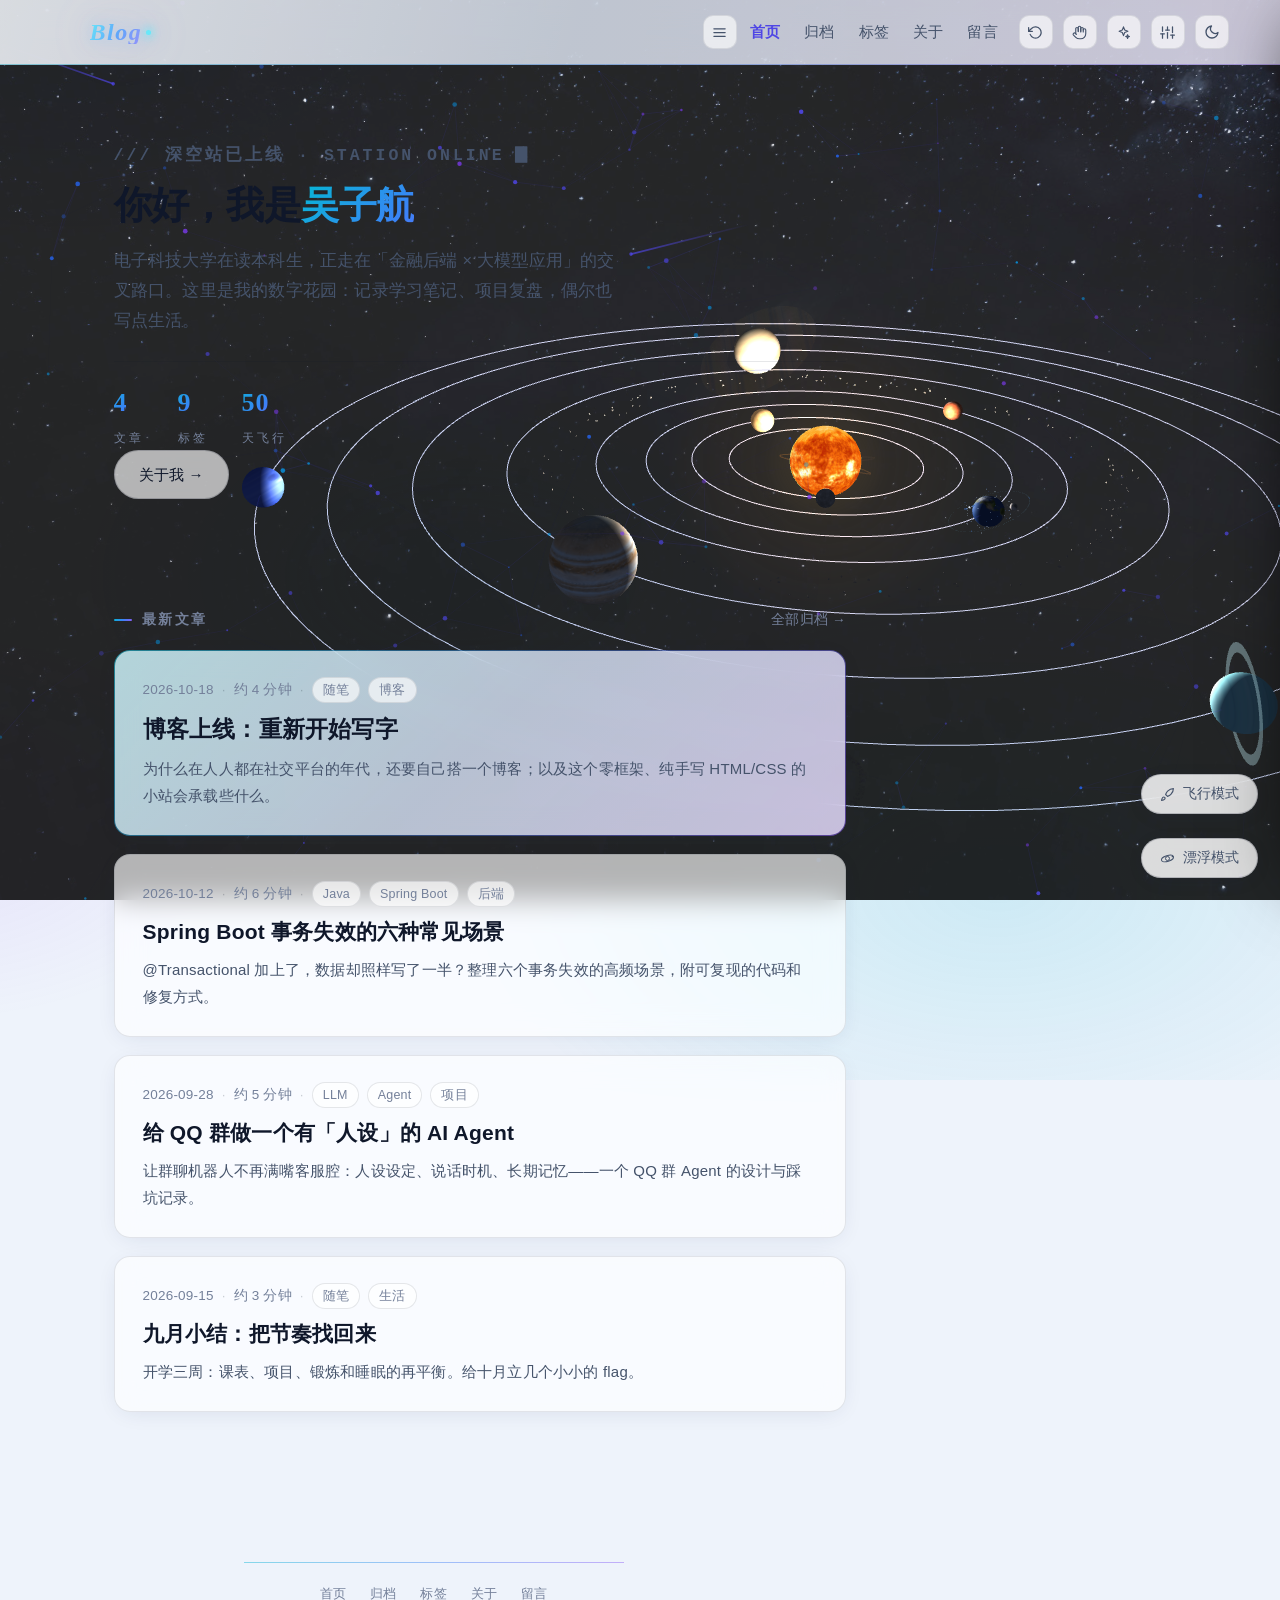
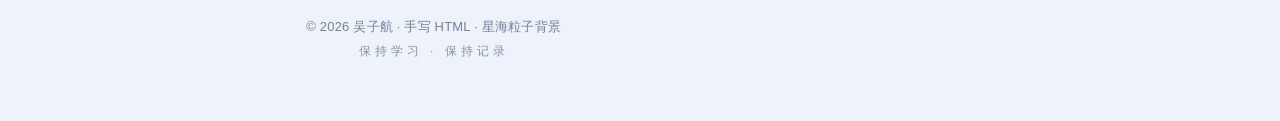
==== commit fd69f5c7: "诊断接口 BlogGesture.diag + 构建版本标记" ====
--- a/index.html
+++ b/index.html
@@ -183,9 +183,9 @@
   <script src="js/solar3d.js?v=20261026a"></script>
   <script src="js/copilot.js?v=20261026"></script>
   <script src="js/planet-info.js?v=20261026"></script>
-  <script src="js/gesture.js?v=20261026f"></script>
+  <script src="js/gesture.js?v=20261026g"></script>
   <script src="js/tune-panel.js?v=20261026f"></script>
-  <script src="js/main.js?v=20261026"></script>
+  <script src="js/main.js?v=20261026g"></script>
   <script src="js/float-mode.js?v=20261026"></script>
 </body>
 </html>
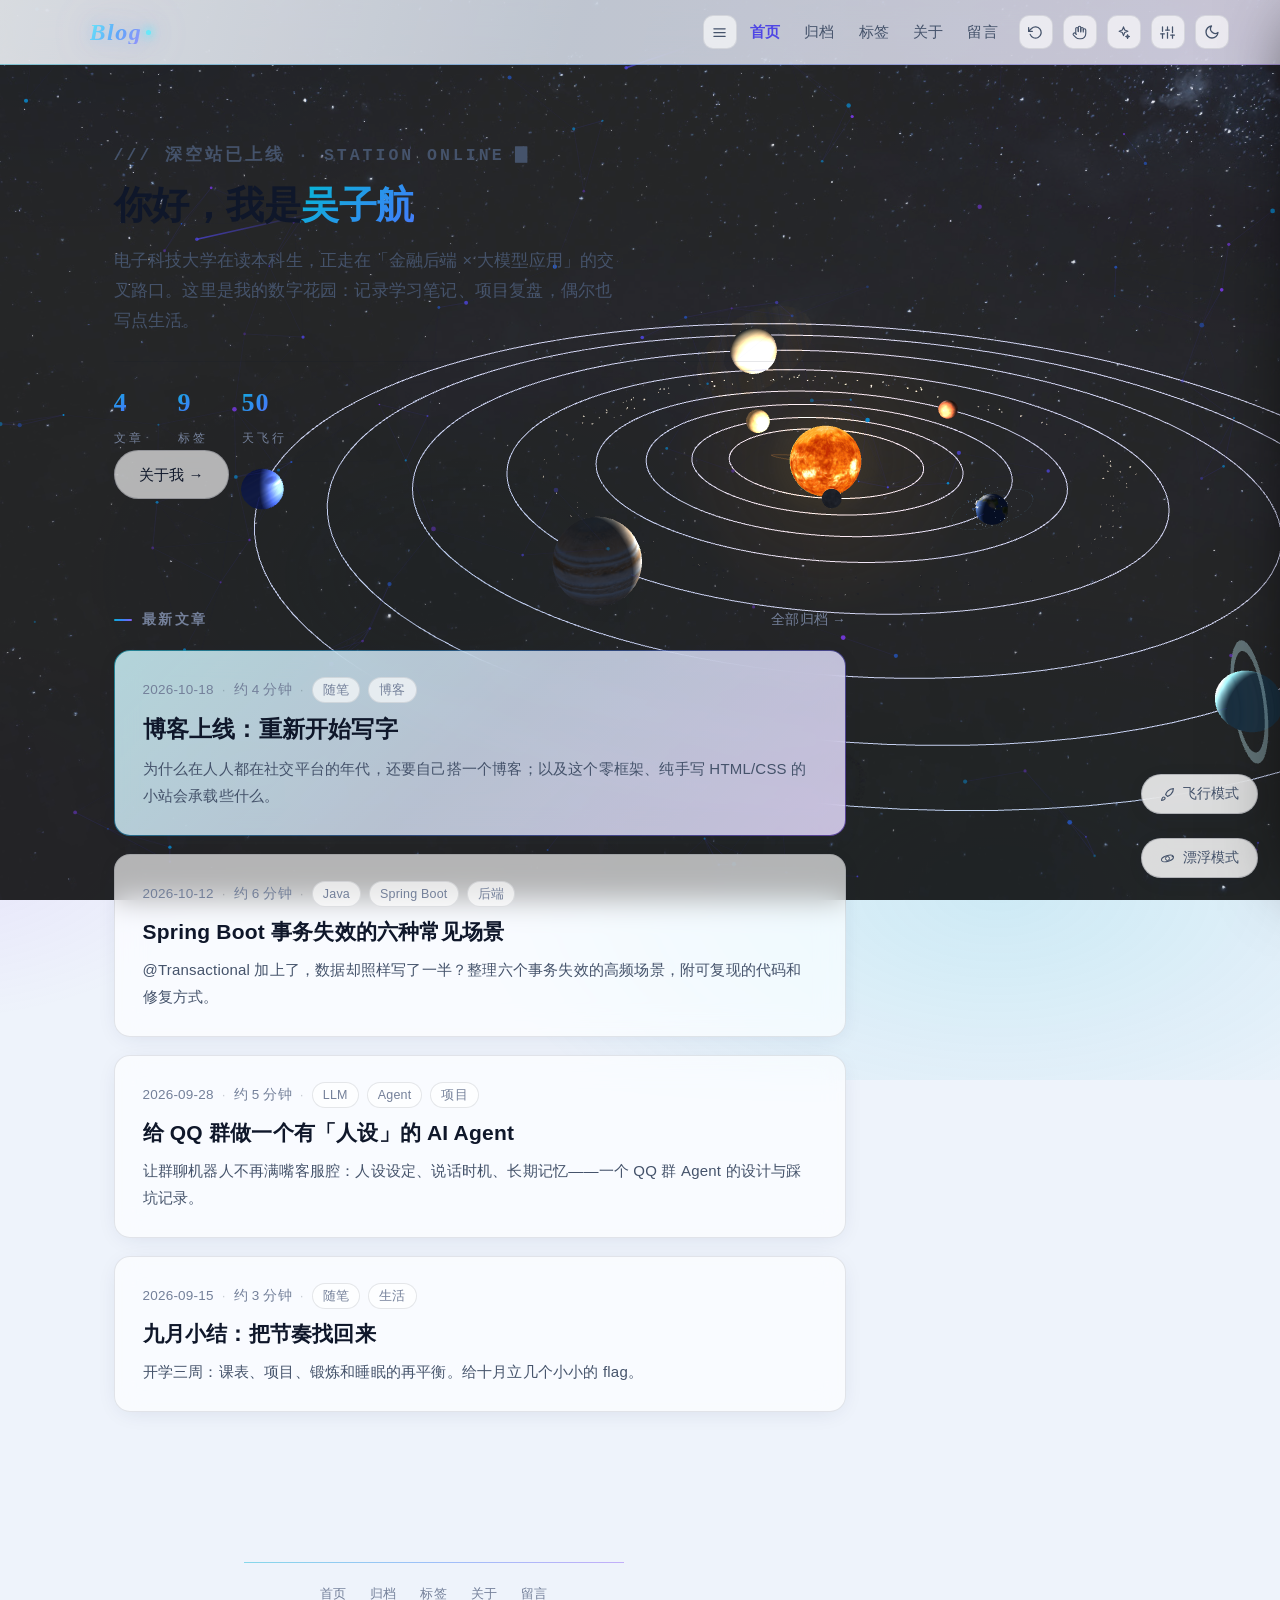
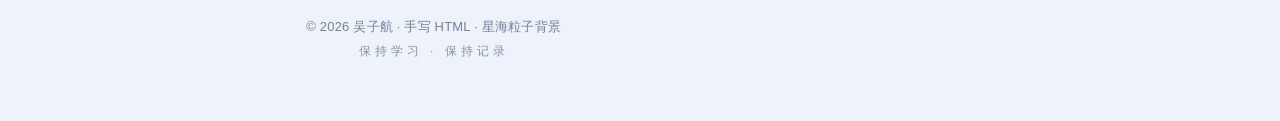
==== commit b527b0aa: "推理节流 15fps + 预热豁免 + 状态心跳（识别中 · N 帧）" ====
--- a/index.html
+++ b/index.html
@@ -183,7 +183,7 @@
   <script src="js/solar3d.js?v=20261026a"></script>
   <script src="js/copilot.js?v=20261026"></script>
   <script src="js/planet-info.js?v=20261026"></script>
-  <script src="js/gesture.js?v=20261026g"></script>
+  <script src="js/gesture.js?v=20261026h"></script>
   <script src="js/tune-panel.js?v=20261026f"></script>
   <script src="js/main.js?v=20261026g"></script>
   <script src="js/float-mode.js?v=20261026"></script>
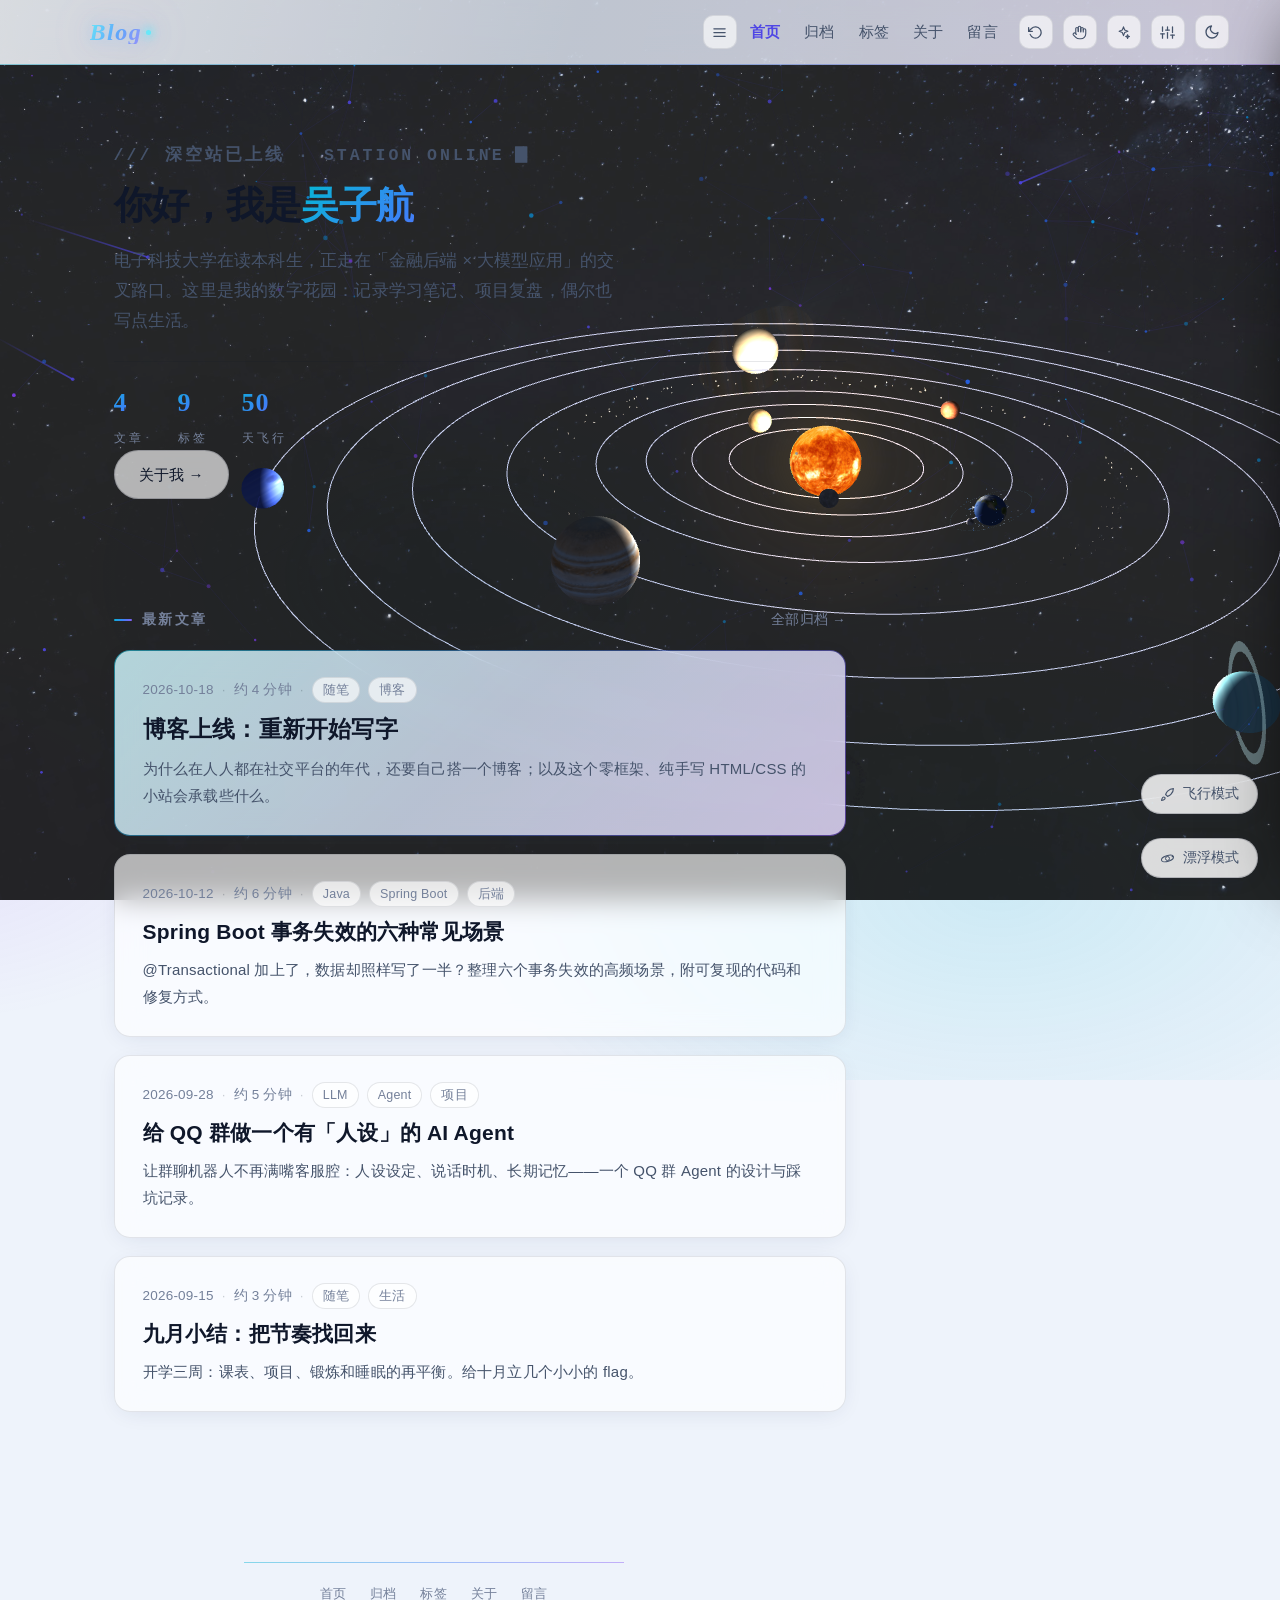
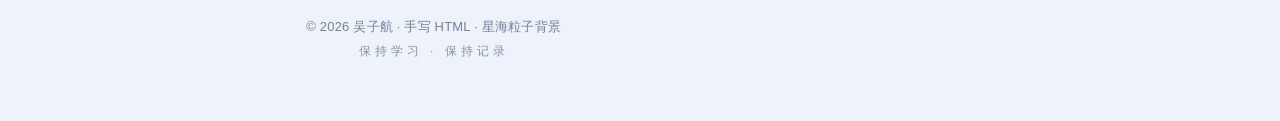
==== commit 18a5a9e7: "手势卡顿根治" ====
--- a/index.html
+++ b/index.html
@@ -183,7 +183,7 @@
   <script src="js/solar3d.js?v=20261026a"></script>
   <script src="js/copilot.js?v=20261026"></script>
   <script src="js/planet-info.js?v=20261026"></script>
-  <script src="js/gesture.js?v=20261026h"></script>
+  <script src="js/gesture.js?v=20261026g2"></script>
   <script src="js/tune-panel.js?v=20261026f"></script>
   <script src="js/main.js?v=20261026g"></script>
   <script src="js/float-mode.js?v=20261026"></script>
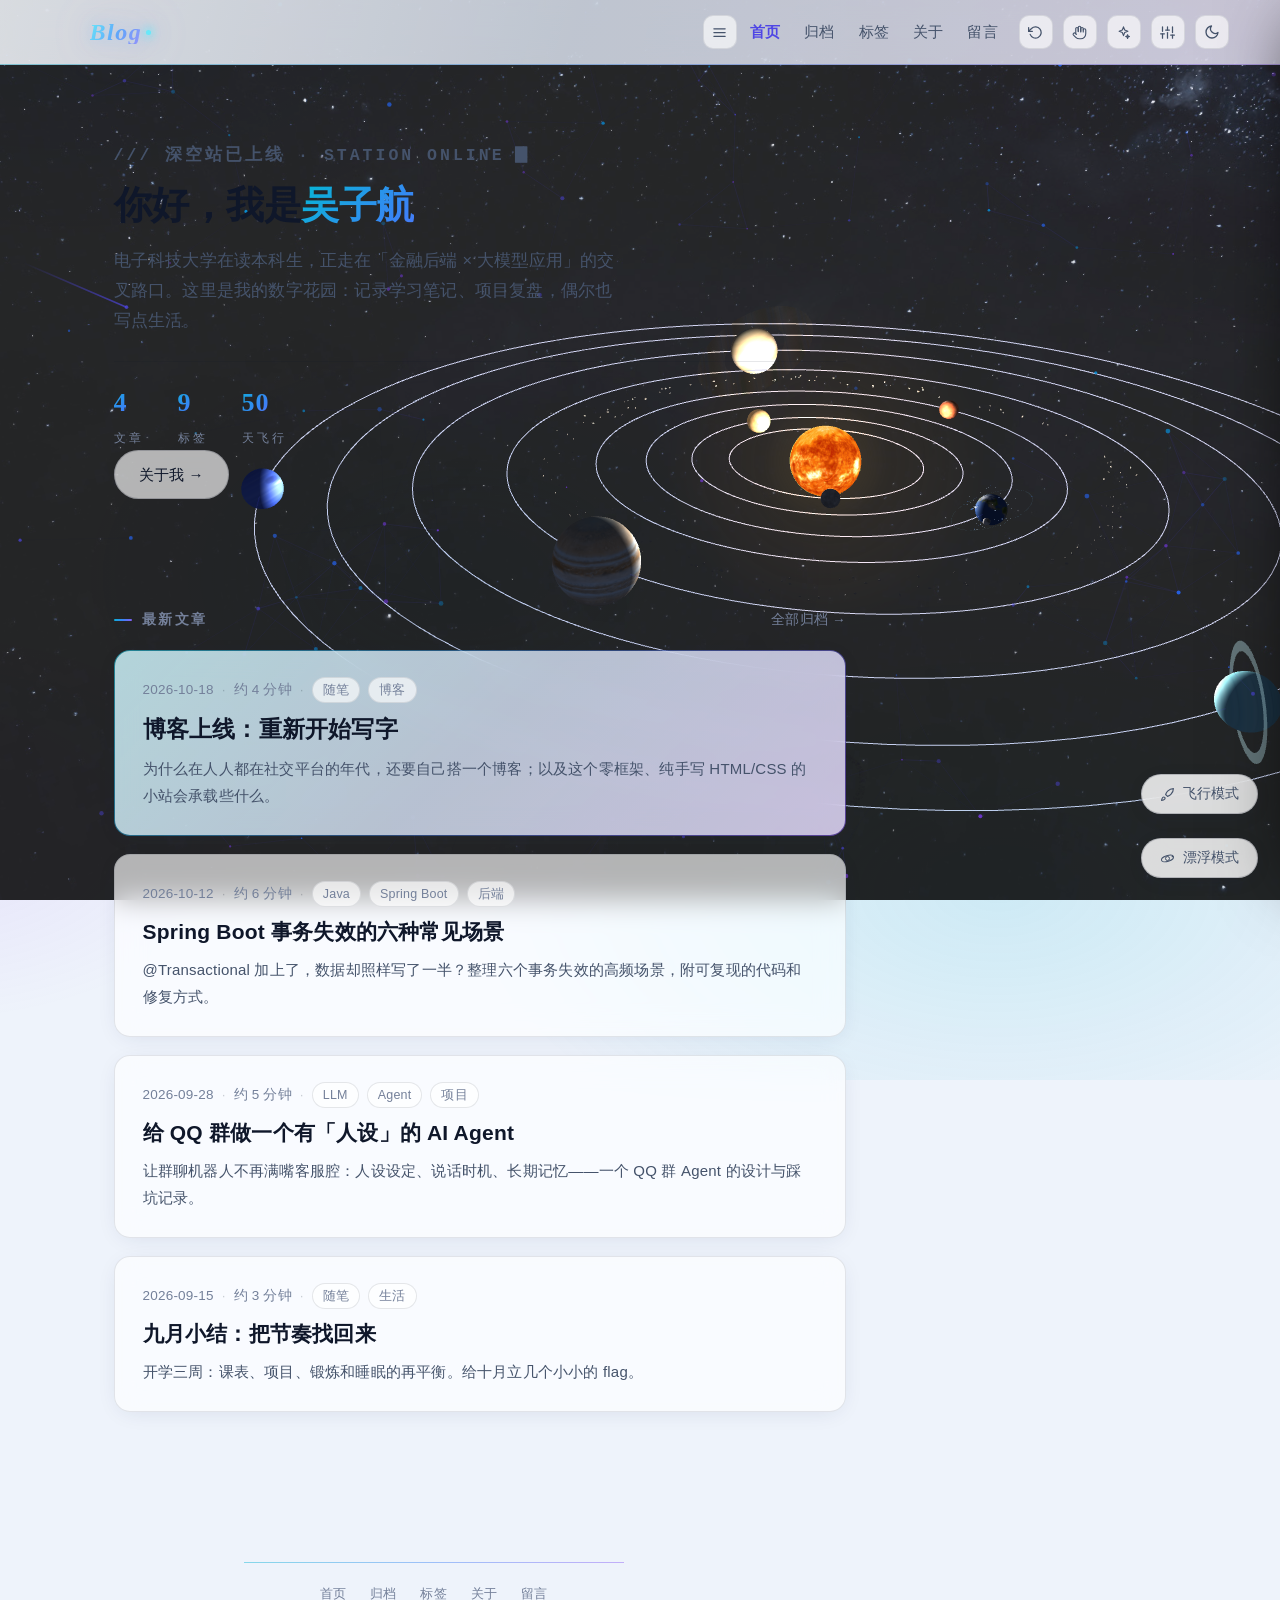
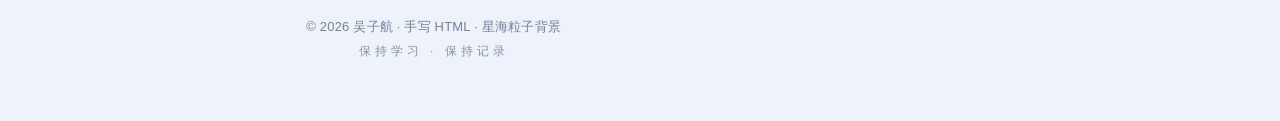
==== commit 281595c8: "自适应低功耗模式 + 推理停滞自恢复" ====
--- a/index.html
+++ b/index.html
@@ -183,7 +183,7 @@
   <script src="js/solar3d.js?v=20261026a"></script>
   <script src="js/copilot.js?v=20261026"></script>
   <script src="js/planet-info.js?v=20261026"></script>
-  <script src="js/gesture.js?v=20261026g2"></script>
+  <script src="js/gesture.js?v=20261026k"></script>
   <script src="js/tune-panel.js?v=20261026f"></script>
   <script src="js/main.js?v=20261026g"></script>
   <script src="js/float-mode.js?v=20261026"></script>
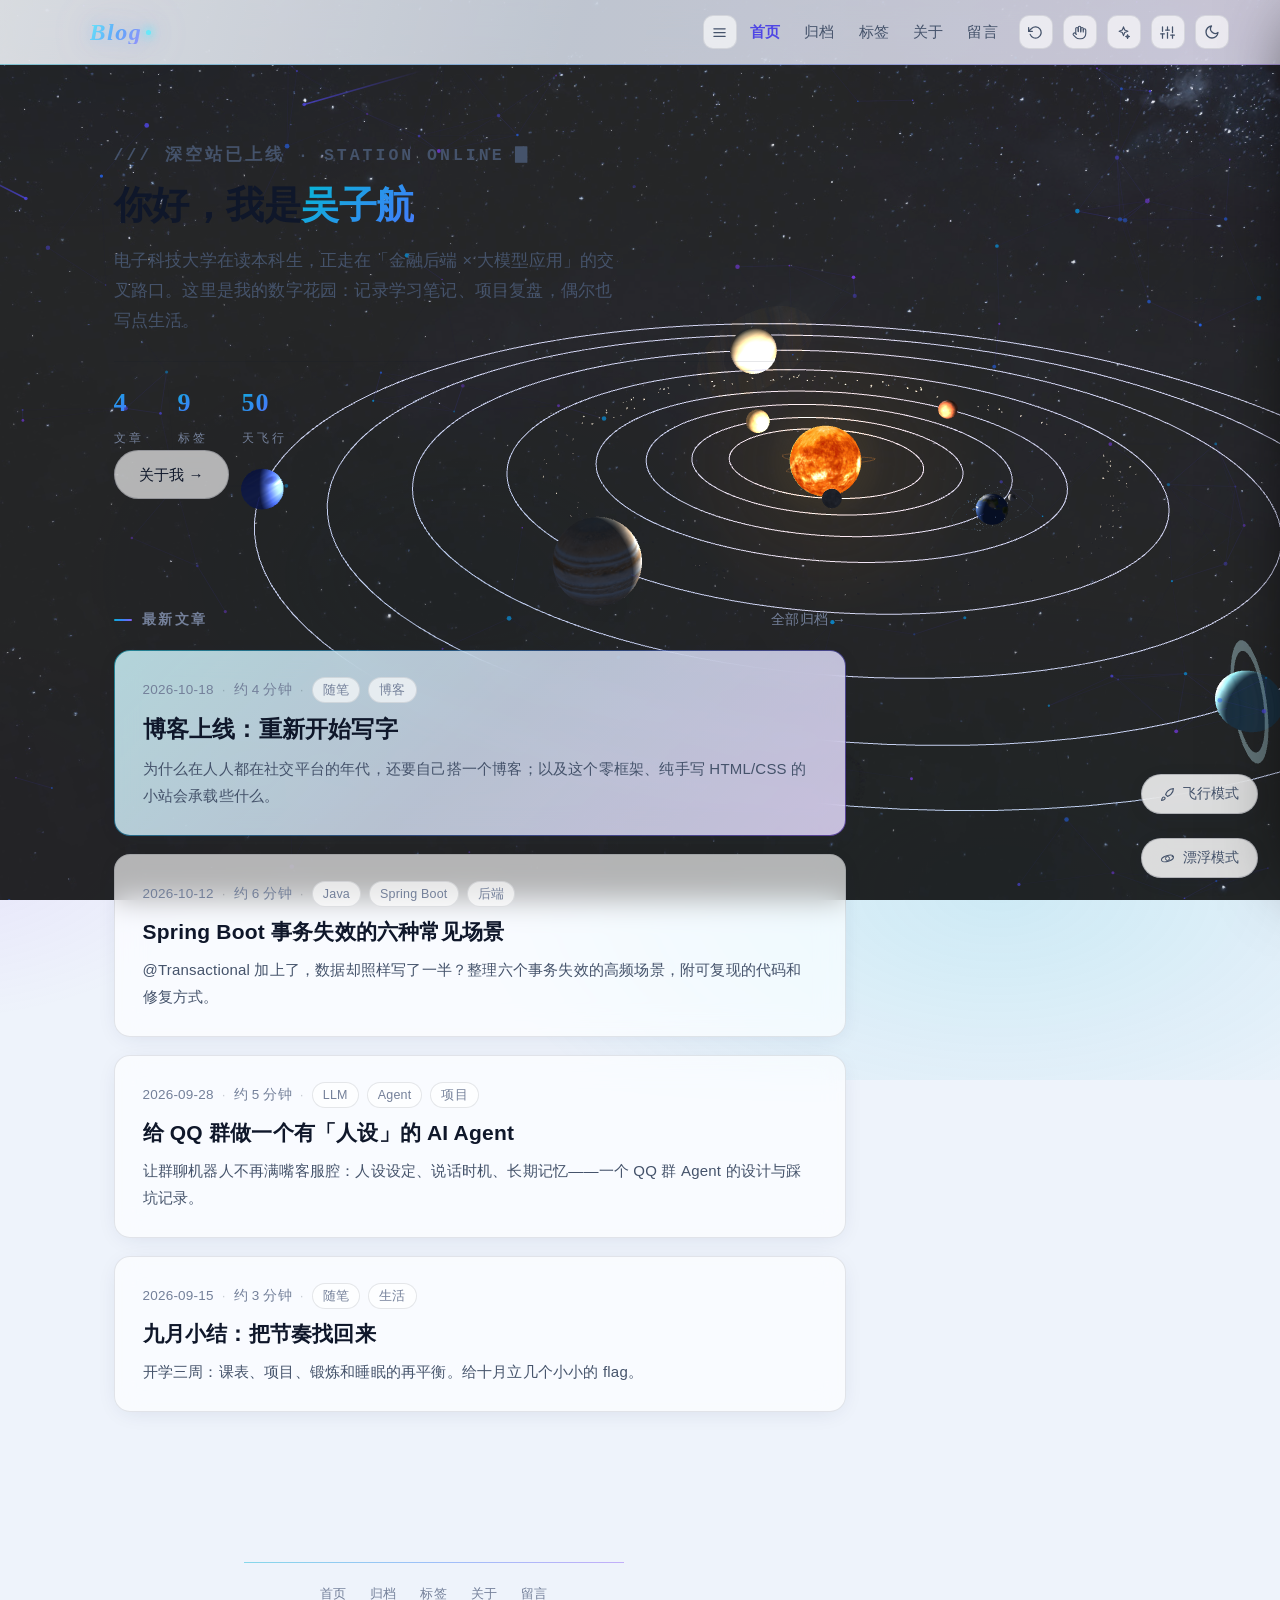
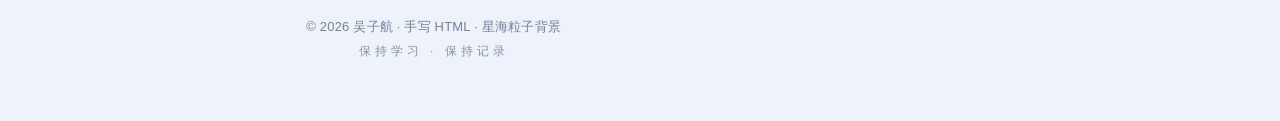
==== commit 3bc02b81: "亮度探针" ====
--- a/index.html
+++ b/index.html
@@ -183,7 +183,7 @@
   <script src="js/solar3d.js?v=20261026a"></script>
   <script src="js/copilot.js?v=20261026"></script>
   <script src="js/planet-info.js?v=20261026"></script>
-  <script src="js/gesture.js?v=20261026k"></script>
+  <script src="js/gesture.js?v=20261026l"></script>
   <script src="js/tune-panel.js?v=20261026f"></script>
   <script src="js/main.js?v=20261026g"></script>
   <script src="js/float-mode.js?v=20261026"></script>
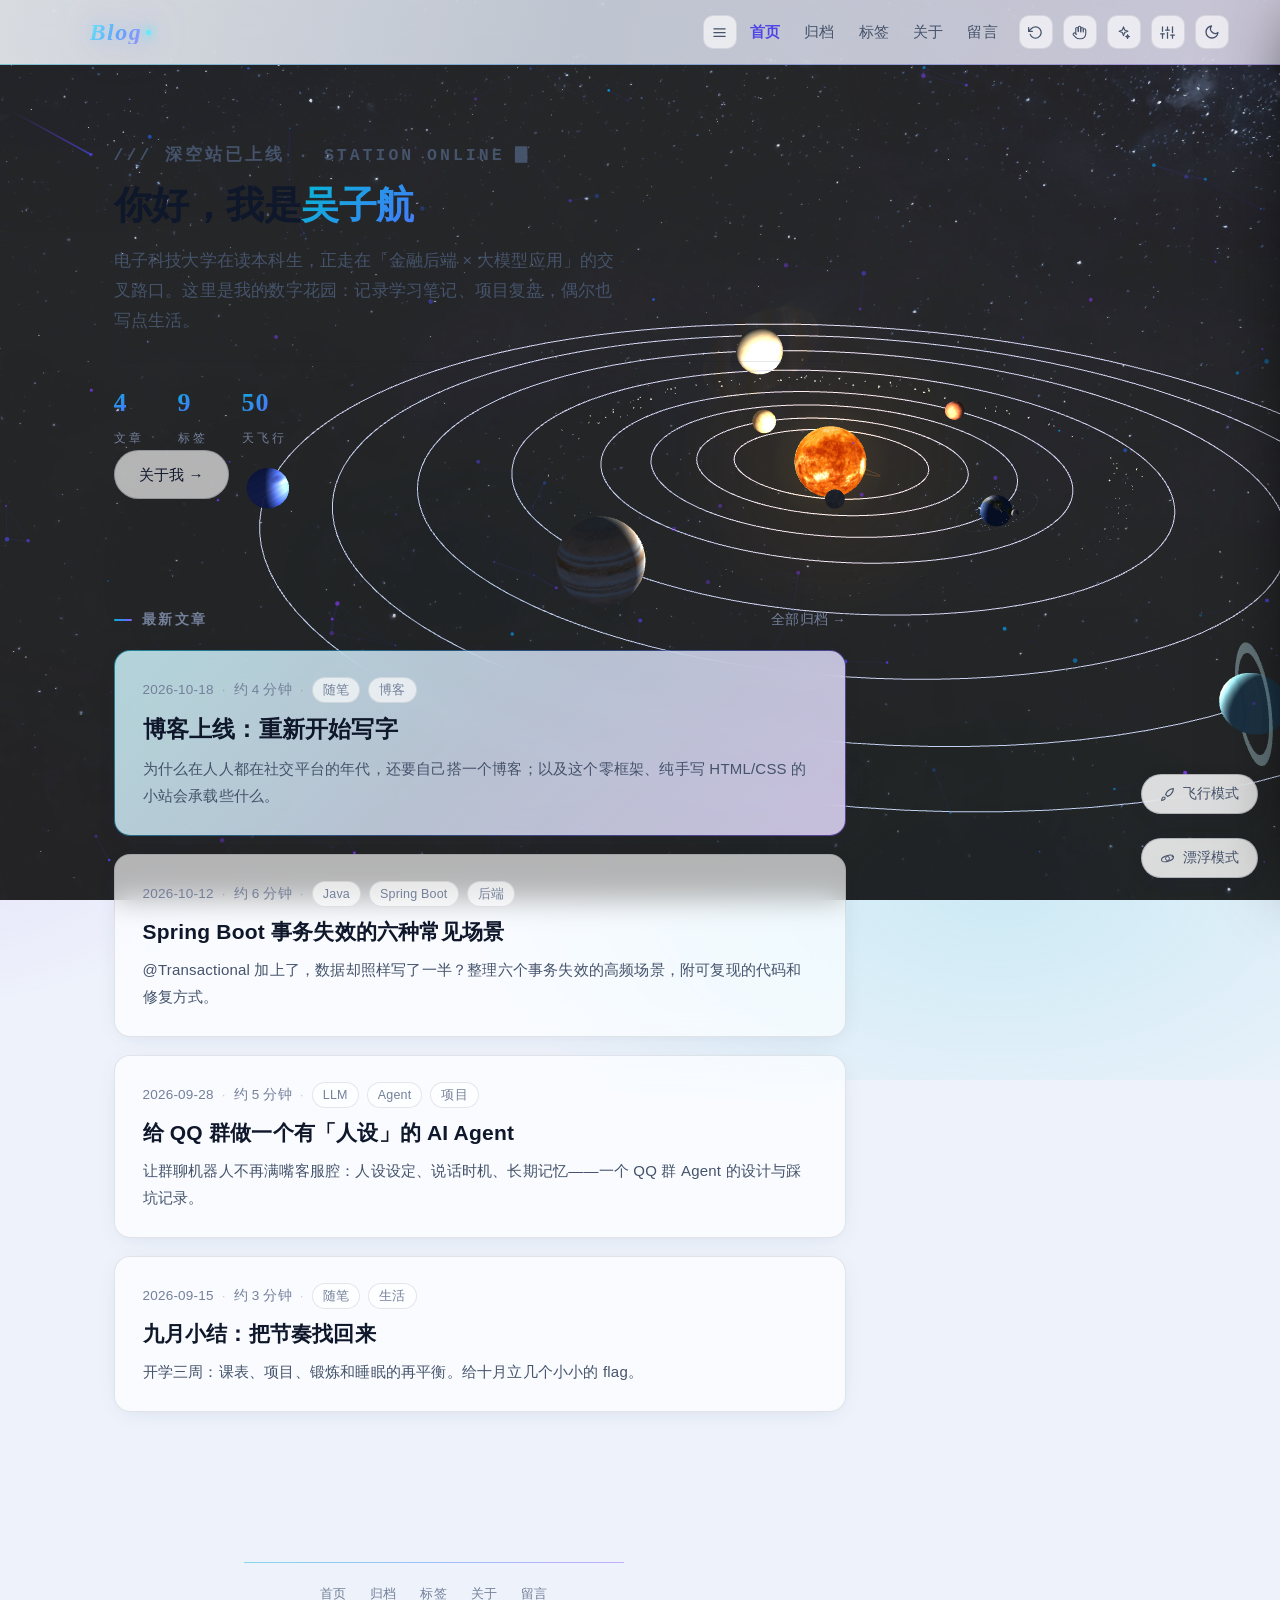
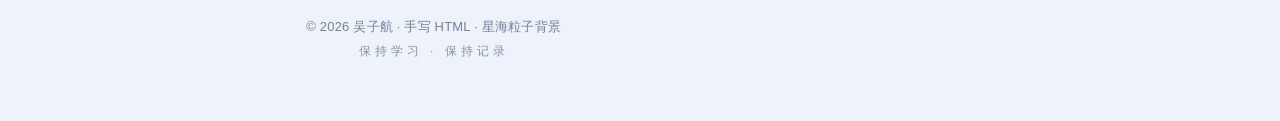
==== commit aaec4af9: "识别链修复" ====
--- a/index.html
+++ b/index.html
@@ -183,7 +183,7 @@
   <script src="js/solar3d.js?v=20261026a"></script>
   <script src="js/copilot.js?v=20261026"></script>
   <script src="js/planet-info.js?v=20261026"></script>
-  <script src="js/gesture.js?v=20261026l"></script>
+  <script src="js/gesture.js?v=20261026m"></script>
   <script src="js/tune-panel.js?v=20261026f"></script>
   <script src="js/main.js?v=20261026g"></script>
   <script src="js/float-mode.js?v=20261026"></script>
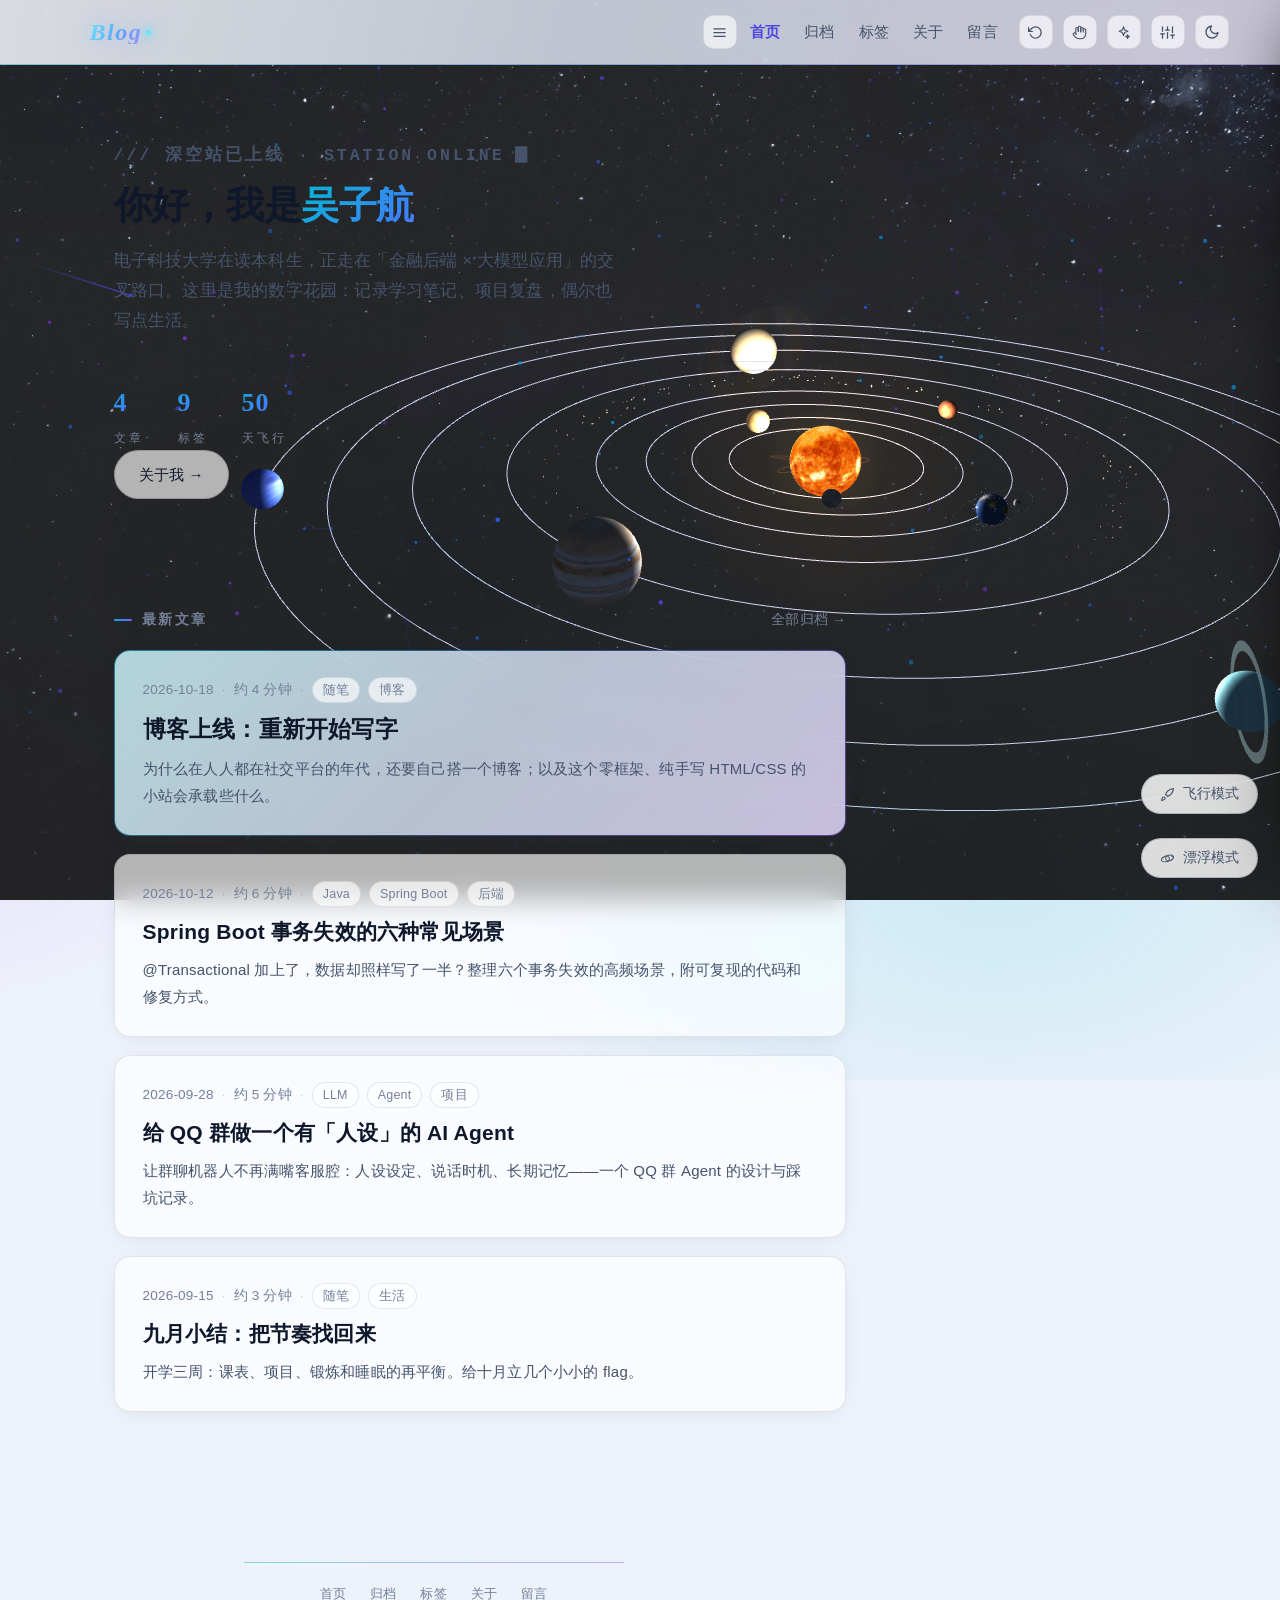
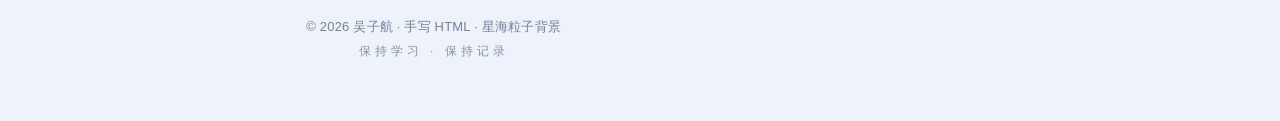
==== commit edacc756: "手势识别全面升级：迁移 tasks-vision + 推理 Worker 化 + 帧率系统 - 引擎迁移：legacy hands.js → @mediapipe/tasks-vision（同步 AP" ====
--- a/index.html
+++ b/index.html
@@ -31,7 +31,7 @@
     "url": "https://wuzihang-bit.github.io/blog/"
   }
   </script>
-  <link rel="stylesheet" href="css/style.css?v=20261026">
+  <link rel="stylesheet" href="css/style.css?v=20261101a">
 </head>
 <body>
 
@@ -183,9 +183,9 @@
   <script src="js/solar3d.js?v=20261026a"></script>
   <script src="js/copilot.js?v=20261026"></script>
   <script src="js/planet-info.js?v=20261026"></script>
-  <script src="js/gesture.js?v=20261026m"></script>
-  <script src="js/tune-panel.js?v=20261026f"></script>
-  <script src="js/main.js?v=20261026g"></script>
+  <script src="js/gesture.js?v=20261101e"></script>
+  <script src="js/tune-panel.js?v=20261101c"></script>
+  <script src="js/main.js?v=20261101a"></script>
   <script src="js/float-mode.js?v=20261026"></script>
 </body>
 </html>
--- a/css/style.css
+++ b/css/style.css
@@ -2224,10 +2224,48 @@
 }
 
 #gesture-hud .gh-legend {
-  padding: 0 12px 10px;
-  font-size: 10.5px;
-  line-height: 1.75;
-  color: rgba(148, 178, 214, 0.6);
+  display: flex;
+  flex-wrap: wrap;
+  gap: 4px;
+  padding: 0 10px 10px;
+}
+
+/* 活动手势图例：当前手势芯片高亮 */
+.gh-chip {
+  font-size: 10px;
+  line-height: 1.6;
+  padding: 1px 7px;
+  border: 1px solid rgba(148, 178, 214, 0.16);
+  border-radius: 999px;
+  color: rgba(148, 178, 214, 0.55);
+  white-space: nowrap;
+  transition: color 0.18s ease, border-color 0.18s ease,
+    background 0.18s ease, box-shadow 0.18s ease;
+}
+
+.gh-chip.on {
+  border-color: rgba(103, 232, 249, 0.65);
+  color: #a5f3fc;
+  background: rgba(103, 232, 249, 0.08);
+  box-shadow: 0 0 8px -2px rgba(103, 232, 249, 0.5);
+}
+
+/* 链路状态徽章：帧率 / 延迟 / 置信度 / 后端 */
+#gesture-hud .gh-badges {
+  display: flex;
+  flex-wrap: wrap;
+  gap: 5px;
+  padding: 0 12px 8px;
+}
+
+.gh-badge {
+  font-family: ui-monospace, SFMono-Regular, "SF Mono", Menlo, Consolas, monospace;
+  font-size: 9px;
+  letter-spacing: 0;
+  padding: 1px 6px;
+  border-radius: 5px;
+  background: rgba(148, 178, 214, 0.1);
+  color: rgba(165, 200, 240, 0.75);
 }
 
 #gesture-toast {
@@ -2258,6 +2296,113 @@
   18% { opacity: 1; transform: translateX(-50%) scale(1); }
   75% { opacity: 1; }
   100% { opacity: 0; transform: translateX(-50%) translateY(-12px) scale(0.96); }
+}
+
+/* ---------- 手势跟随光标（visionOS 式捏合反馈） ---------- */
+
+#gesture-cursor {
+  position: fixed;
+  left: 0;
+  top: 0;
+  z-index: 90;
+  width: 44px;
+  height: 44px;
+  margin: -22px 0 0 -22px;
+  pointer-events: none;
+  opacity: 0;
+  transition: opacity 0.18s ease;
+  will-change: transform;
+}
+
+#gesture-cursor.show {
+  opacity: 1;
+}
+
+#gesture-cursor svg {
+  display: block;
+  width: 100%;
+  height: 100%;
+  transform: rotate(-90deg);   /* 力度弧从正上方开始 */
+}
+
+#gesture-cursor .gc-ring-bg {
+  fill: none;
+  stroke: rgba(148, 178, 214, 0.18);
+  stroke-width: 2.5;
+}
+
+#gesture-cursor .gc-ring {
+  fill: none;
+  stroke: #67e8f9;
+  stroke-width: 2.5;
+  stroke-linecap: round;
+  stroke-dasharray: 94.25;     /* r=15 周长，与 JS GC_RING_C 保持一致 */
+  stroke-dashoffset: 94.25;
+  transition: stroke 0.2s ease;
+  filter: drop-shadow(0 0 4px rgba(103, 232, 249, 0.55));
+}
+
+#gesture-cursor .gc-dot {
+  position: absolute;
+  left: 50%;
+  top: 50%;
+  width: 7px;
+  height: 7px;
+  margin: -3.5px 0 0 -3.5px;
+  border-radius: 50%;
+  background: #67e8f9;
+  box-shadow: 0 0 10px rgba(103, 232, 249, 0.8);
+  transition: background 0.2s ease, width 0.15s ease, height 0.15s ease,
+    margin 0.15s ease, box-shadow 0.2s ease;
+}
+
+/* 捏合预备：琥珀 */
+#gesture-cursor.ready .gc-ring {
+  stroke: #fbbf24;
+  filter: drop-shadow(0 0 5px rgba(251, 191, 36, 0.6));
+}
+
+#gesture-cursor.ready .gc-dot {
+  background: #fbbf24;
+  box-shadow: 0 0 10px rgba(251, 191, 36, 0.8);
+}
+
+/* 抓取中：紫 + 放大（环随抓取态轻微扩张，反馈更明确） */
+#gesture-cursor.grab svg {
+  transform: rotate(-90deg) scale(1.12);
+  transition: transform 0.18s cubic-bezier(0.34, 1.56, 0.64, 1);
+}
+
+#gesture-cursor.grab .gc-ring {
+  stroke: #c4b5fd;
+  filter: drop-shadow(0 0 7px rgba(196, 181, 253, 0.75));
+}
+
+#gesture-cursor.grab .gc-dot {
+  background: #c4b5fd;
+  width: 11px;
+  height: 11px;
+  margin: -5.5px 0 0 -5.5px;
+  box-shadow: 0 0 16px rgba(196, 181, 253, 0.9);
+}
+
+/* 指针模式：只留中心点（环隐去） */
+#gesture-cursor.point .gc-ring,
+#gesture-cursor.point .gc-ring-bg {
+  opacity: 0;
+}
+
+#gesture-cursor.point .gc-dot {
+  width: 9px;
+  height: 9px;
+  margin: -4.5px 0 0 -4.5px;
+}
+
+@media (prefers-reduced-motion: reduce) {
+  #gesture-cursor .gc-dot,
+  #gesture-cursor .gc-ring {
+    transition: none;
+  }
 }
 
 /* ---------- 移动端适配（≤768px） ---------- */
